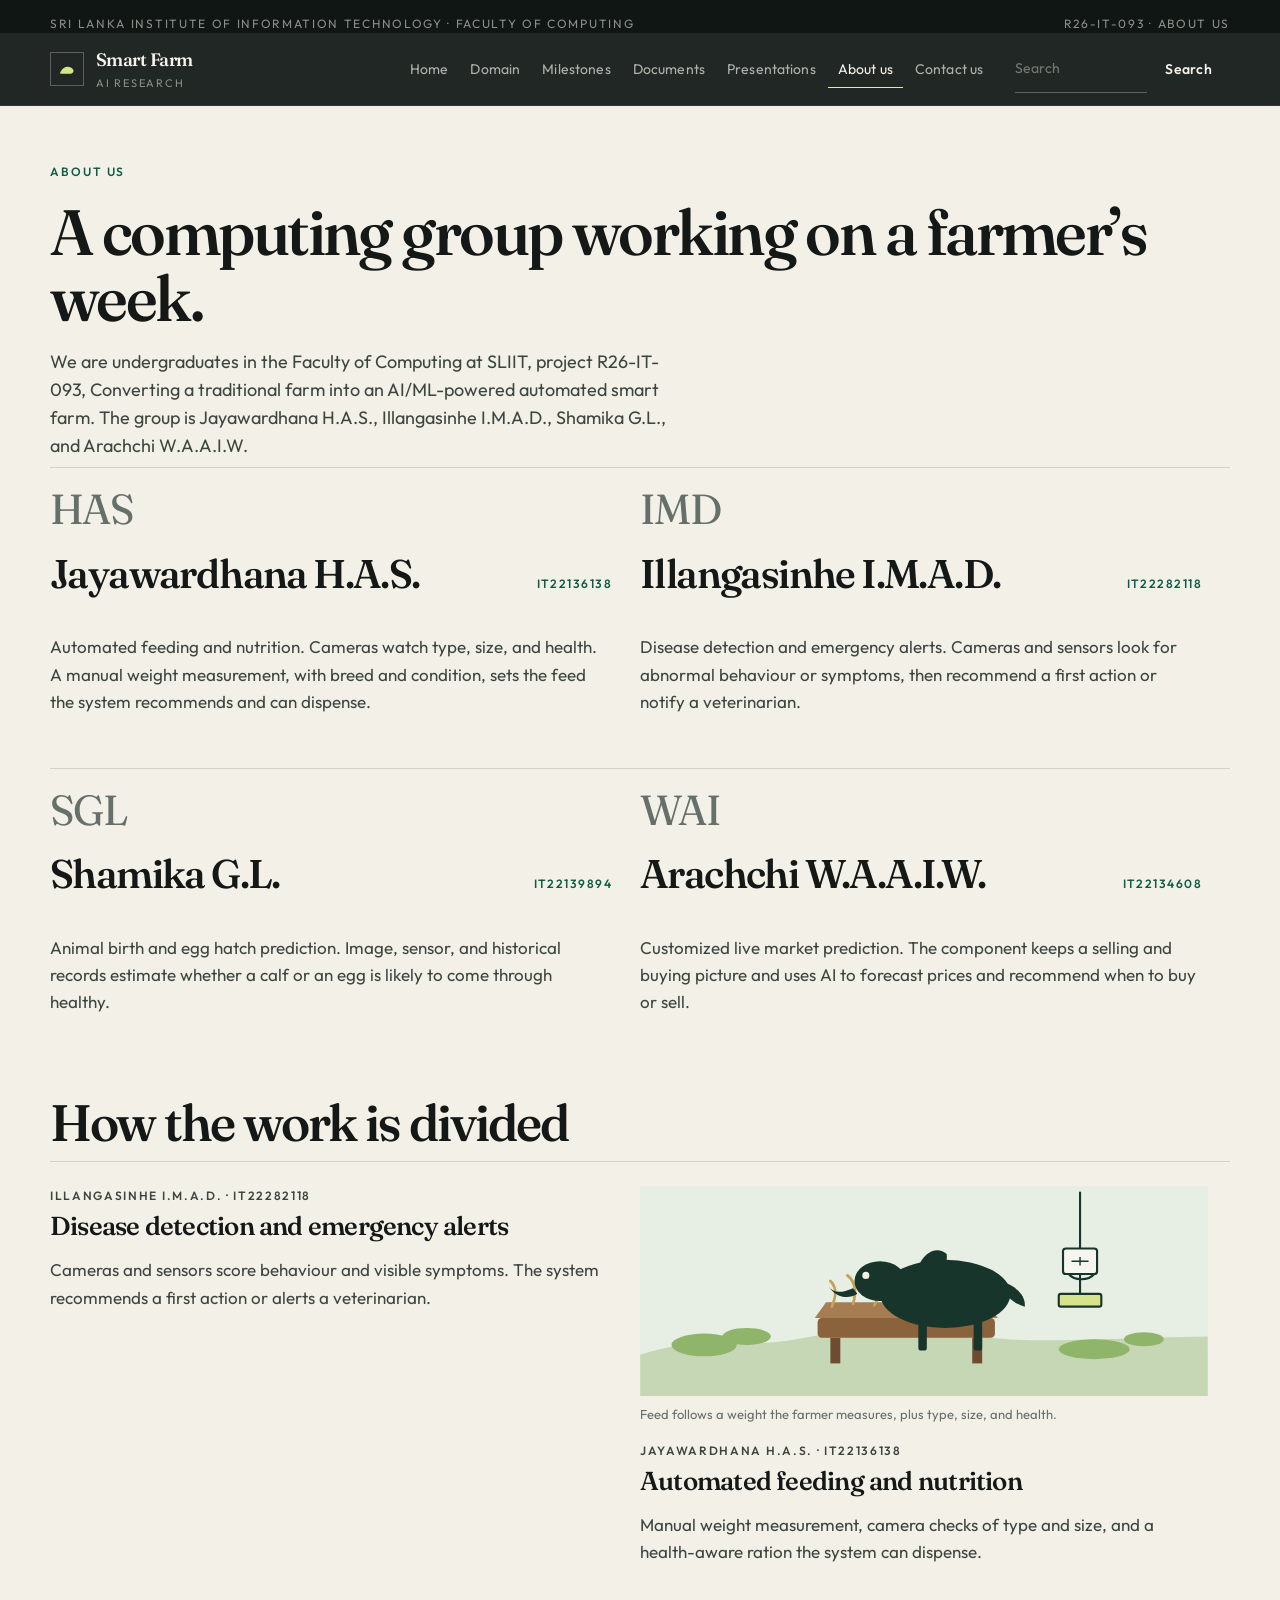
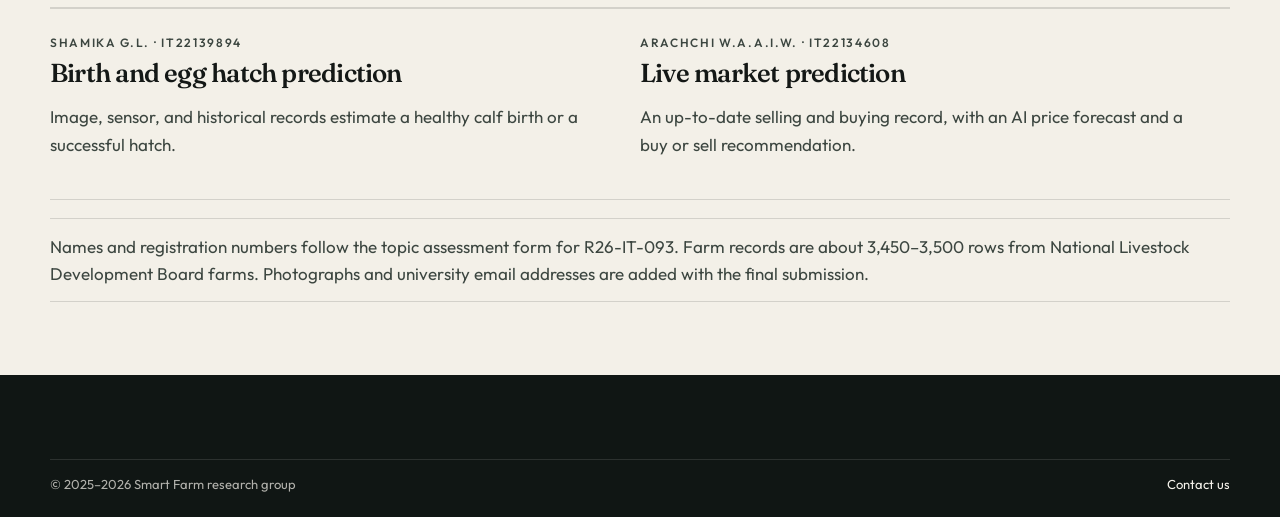
==== about.html @ 46a901d2 "Update project details and team member information across all pages, enhancing descriptions of compo" ====
<!DOCTYPE html>
<html lang="en">
<head>
  <meta charset="utf-8">
  <meta name="viewport" content="width=device-width, initial-scale=1">
  <title>About us | Smart Farm Research</title>
  <meta name="description" content="The SLIIT research group building an AI-powered smart farm for cattle farmers.">
  <link rel="preconnect" href="https://fonts.googleapis.com">
  <link href="https://fonts.googleapis.com/css2?family=Fraunces:opsz,wght@9..144,500;9..144,600&family=Outfit:wght@400;500;600&display=swap" rel="stylesheet">
  <link rel="stylesheet" href="css/styles.css">
</head>
<body>
  <a class="skip" href="#content">Skip to content</a>
  <div class="topbar"><div class="wrap"><span>Sri Lanka Institute of Information Technology · Faculty of Computing</span><span>R26-IT-093 · About us</span></div></div>
  <header class="site-header">
    <div class="wrap nav-row">
      <a class="brand" href="index.html"><span class="mark" aria-hidden="true"><svg width="22" height="22" viewBox="0 0 64 64"><path d="M12 42c8-18 28-22 38-8 3 6-2 12-10 12H18c-4 0-7-1-6-4z" fill="#d7e38a"/></svg></span><span><strong>Smart Farm</strong><small>AI research</small></span></a>
      <input class="nav-toggle" type="checkbox" id="nav-toggle"><label class="nav-burger" for="nav-toggle"><span></span></label>
      <nav class="nav" aria-label="Primary">
        <a href="index.html">Home</a>
        <a href="domain.html">Domain</a>
        <a href="milestones.html">Milestones</a>
        <a href="documents.html">Documents</a>
        <a href="presentations.html">Presentations</a>
        <a href="about.html" aria-current="page">About us</a>
        <a href="contact.html">Contact us</a>
      </nav>
      <form class="search-form" data-search role="search"><input type="search" name="q" placeholder="Search" aria-label="Search this site"><button class="btn-small" type="submit">Search</button></form>
    </div>
  </header>
  <main id="content">
    <div class="wrap page-hero">
      <p class="eyebrow">About us</p>
      <h1>A computing group working on a farmer’s week.</h1>
      <p class="lede">We are undergraduates in the Faculty of Computing at SLIIT, project R26-IT-093, Converting a traditional farm into an AI/ML-powered automated smart farm. The group is Jayawardhana H.A.S., Illangasinhe I.M.A.D., Shamika G.L., and Arachchi W.A.A.I.W.</p>
    </div>
    <div class="wrap people">
      <article class="person">
        <div class="avatar" aria-hidden="true">HAS</div>
        <header><h2>Jayawardhana H.A.S.</h2><span class="badge done">IT22136138</span></header>
        <p>Automated feeding and nutrition. Cameras watch type, size, and health. A manual weight measurement, with breed and condition, sets the feed the system recommends and can dispense.</p>
      </article>
      <article class="person">
        <div class="avatar" aria-hidden="true">IMD</div>
        <header><h2>Illangasinhe I.M.A.D.</h2><span class="badge done">IT22282118</span></header>
        <p>Disease detection and emergency alerts. Cameras and sensors look for abnormal behaviour or symptoms, then recommend a first action or notify a veterinarian.</p>
      </article>
      <article class="person">
        <div class="avatar" aria-hidden="true">SGL</div>
        <header><h2>Shamika G.L.</h2><span class="badge done">IT22139894</span></header>
        <p>Animal birth and egg hatch prediction. Image, sensor, and historical records estimate whether a calf or an egg is likely to come through healthy.</p>
      </article>
      <article class="person">
        <div class="avatar" aria-hidden="true">WAI</div>
        <header><h2>Arachchi W.A.A.I.W.</h2><span class="badge done">IT22134608</span></header>
        <p>Customized live market prediction. The component keeps a selling and buying picture and uses AI to forecast prices and recommend when to buy or sell.</p>
      </article>
    </div>
    <div class="wrap" style="padding:28px 0 56px">
      <h2>How the work is divided</h2>
      <div class="grid-2">
        <article class="card"><p class="kicker">Illangasinhe I.M.A.D. · IT22282118</p><h3>Disease detection and emergency alerts</h3><p>Cameras and sensors score behaviour and visible symptoms. The system recommends a first action or alerts a veterinarian.</p></article>
        <article class="card">
          <figure>
            <img src="images/feeding.svg" alt="A cow eating hay from a trough, with a hanging scale for manual weight measurement.">
            <figcaption>Feed follows a weight the farmer measures, plus type, size, and health.</figcaption>
          </figure>
          <p class="kicker">Jayawardhana H.A.S. · IT22136138</p><h3>Automated feeding and nutrition</h3><p>Manual weight measurement, camera checks of type and size, and a health-aware ration the system can dispense.</p>
        </article>
        <article class="card"><p class="kicker">Shamika G.L. · IT22139894</p><h3>Birth and egg hatch prediction</h3><p>Image, sensor, and historical records estimate a healthy calf birth or a successful hatch.</p></article>
        <article class="card"><p class="kicker">Arachchi W.A.A.I.W. · IT22134608</p><h3>Live market prediction</h3><p>An up-to-date selling and buying record, with an AI price forecast and a buy or sell recommendation.</p></article>
      </div>
      <p class="note" style="margin-top:18px">Names and registration numbers follow the topic assessment form for R26-IT-093. Farm records are about 3,450–3,500 rows from National Livestock Development Board farms. Photographs and university email addresses are added with the final submission.</p>
    </div>
  </main>
  <footer>
    <div class="wrap legal"><span>© 2025–2026 Smart Farm research group</span><span><a href="contact.html">Contact us</a></span></div>
  </footer>
  <script src="js/site.js"></script>
</body>
</html>
---- css/styles.css ----
:root {
  --bg: #f3f0e8;
  --ink: #141816;
  --soft: #3c4640;
  --muted: #66706a;
  --line: rgba(20, 24, 22, 0.14);
  --paper: #f7f5ef;
  --night: #101614;
  --night-2: #18211d;
  --lime: #e2f56a;
  --white: #f6f3ec;
  --serif: "Fraunces", "Iowan Old Style", Palatino, Georgia, serif;
  --sans: "Outfit", "Segoe UI", sans-serif;
  --mono: "Cascadia Mono", Consolas, monospace;
  --max: 1180px;
}

* { box-sizing: border-box; }
html { scroll-behavior: smooth; }
body {
  margin: 0;
  background: var(--bg);
  color: var(--ink);
  font-family: var(--sans);
  font-size: 17px;
  line-height: 1.6;
  font-weight: 400;
}
img { max-width: 100%; display: block; }
a { color: inherit; }
::selection { background: var(--lime); color: var(--night); }
:focus-visible { outline: 2px solid var(--lime); outline-offset: 3px; }

.skip {
  position: absolute; left: 12px; top: -48px; z-index: 30;
  background: var(--lime); color: var(--night); padding: 8px 12px;
}
.skip:focus { top: 12px; }
.wrap { width: min(var(--max), calc(100% - 48px)); margin: 0 auto; }

.topbar, .site-header, .hero { background: var(--night); color: var(--white); }
.topbar { font-size: 12px; letter-spacing: 0.14em; text-transform: uppercase; color: rgba(246, 243, 236, 0.55); }
.topbar .wrap { display: flex; justify-content: space-between; gap: 16px; padding: 14px 0 0; flex-wrap: wrap; }
.topbar a { color: inherit; }

.site-header {
  position: sticky; top: 0; z-index: 20;
  background: rgba(16, 22, 20, 0.92);
  backdrop-filter: blur(16px);
  border-bottom: 1px solid rgba(246, 243, 236, 0.08);
}
.nav-row { display: flex; align-items: center; gap: 22px; min-height: 72px; }
.brand { display: flex; align-items: center; gap: 12px; text-decoration: none; color: var(--white); margin-right: auto; }
.mark {
  width: 34px; height: 34px; display: grid; place-items: center;
  border: 1px solid rgba(246, 243, 236, 0.28);
}
.brand strong { display: block; font-family: var(--serif); font-weight: 560; font-size: 18px; letter-spacing: -0.03em; }
.brand small { display: block; color: rgba(246, 243, 236, 0.5); font-size: 11px; letter-spacing: 0.16em; text-transform: uppercase; }

.nav-toggle { position: absolute; left: 0; top: 0; width: 1px; height: 1px; margin: 0; opacity: 0; pointer-events: none; }
.nav-burger {
  display: none; width: 42px; height: 42px; border: 1px solid rgba(246,243,236,0.25);
  background: transparent; align-items: center; justify-content: center; cursor: pointer;
}
.nav-burger span, .nav-burger span:before, .nav-burger span:after {
  display: block; width: 16px; height: 1px; background: var(--white); position: relative; content: "";
}
.nav-burger span:before { position: absolute; top: -6px; }
.nav-burger span:after { position: absolute; top: 6px; }

.nav { display: flex; align-items: center; gap: 2px; }
.nav a {
  text-decoration: none; color: rgba(246, 243, 236, 0.68);
  font-size: 14px; padding: 8px 10px; letter-spacing: 0.01em;
}
.nav a:hover { color: var(--white); }
.nav a[aria-current="page"] { color: var(--white); box-shadow: inset 0 -1px 0 var(--lime); }

.search-form { display: flex; }
.search-form input {
  width: 132px; background: transparent; color: var(--white);
  border: 0; border-bottom: 1px solid rgba(246,243,236,0.28);
  border-radius: 0; padding: 8px 0; font: inherit; font-size: 14px;
}
.search-form input::placeholder { color: rgba(246,243,236,0.4); }
.search-form button, .btn, button.btn {
  border: 0; cursor: pointer; font: inherit; text-decoration: none;
  display: inline-flex; align-items: center; justify-content: center;
  border-radius: 0; padding: 13px 18px; font-size: 14px; font-weight: 560; letter-spacing: 0.02em;
}
.btn-small { padding: 8px 0 8px 12px; background: transparent; color: var(--white); }
.search-form button:hover { color: var(--lime); }
.btn-primary { background: var(--ink); color: var(--white); }
.btn-primary:hover { background: #000; color: var(--white); }
.btn-ghost { background: transparent; color: var(--ink); border: 1px solid var(--ink); }
.btn-ghost:hover { background: var(--ink); color: var(--white); }
.hero .btn-primary, .band .btn-primary { background: var(--lime); color: var(--night); }
.hero .btn-primary:hover, .band .btn-primary:hover { background: #eef9a2; color: var(--night); }
.hero .btn-ghost { color: var(--white); border-color: rgba(246,243,236,0.35); }
.hero .btn-ghost:hover { background: var(--white); color: var(--night); }

.hero { padding: 28px 0 0; }
.hero-grid { display: grid; grid-template-columns: 1.2fr 0.8fr; gap: 64px; align-items: end; padding: 36px 0 28px; }
.eyebrow {
  margin: 0 0 18px; color: var(--lime);
  font-size: 12px; letter-spacing: 0.16em; text-transform: uppercase; font-weight: 560;
}
h1, h2, h3 { font-family: var(--serif); font-weight: 560; letter-spacing: -0.04em; line-height: 1.02; }
h1 { font-size: clamp(48px, 6.4vw, 88px); margin: 0 0 18px; }
h2 { font-size: clamp(34px, 4vw, 56px); margin: 0 0 12px; }
h3 { font-size: 28px; margin: 0 0 8px; letter-spacing: -0.03em; }
.lede { font-size: 18px; line-height: 1.55; color: rgba(246,243,236,0.74); max-width: 40rem; margin: 0; }
.page-hero .lede, .prose p, .card p, .doc p, .person p, .mile p, .slide p, .section-head p { color: var(--soft); }
.actions { display: flex; flex-wrap: wrap; gap: 10px; margin-top: 28px; }

.panel { border: 1px solid rgba(246,243,236,0.16); background: rgba(255,255,255,0.03); }
.panel-top {
  display: flex; justify-content: space-between; gap: 12px;
  padding: 14px 16px; border-bottom: 1px solid rgba(246,243,236,0.12);
  font-size: 11px; letter-spacing: 0.14em; text-transform: uppercase; color: rgba(246,243,236,0.55);
}
.dot { width: 7px; height: 7px; border-radius: 50%; background: var(--lime); display: inline-block; margin-right: 8px; }
.diagnosis { padding: 18px 16px 6px; }
.diagnosis h3 { font-size: 32px; }
.meta { color: rgba(246,243,236,0.55); font-size: 14px; }
.bars { display: grid; gap: 12px; padding: 8px 16px 18px; }
.bar { display: grid; grid-template-columns: 108px 1fr 40px; gap: 10px; align-items: center; font-size: 13px; color: rgba(246,243,236,0.7); font-variant-numeric: tabular-nums; }
.track { height: 2px; background: rgba(246,243,236,0.15); }
.track span { display: block; height: 100%; background: var(--lime); }
.panel-foot { display: grid; grid-template-columns: 1fr 1fr; border-top: 1px solid rgba(246,243,236,0.12); }
.panel-foot div { padding: 14px 16px; }
.panel-foot div + div { border-left: 1px solid rgba(246,243,236,0.12); }
.panel-foot span { display: block; color: rgba(246,243,236,0.45); font-size: 12px; letter-spacing: 0.08em; text-transform: uppercase; }
.panel-foot strong { font-weight: 500; font-size: 15px; }

.stats { display: grid; grid-template-columns: repeat(4, 1fr); border-top: 1px solid rgba(246,243,236,0.12); }
.stat { padding: 22px 18px 26px 0; border-right: 1px solid rgba(246,243,236,0.12); }
.stat:last-child { border-right: 0; }
.stat b { display: block; font-family: var(--serif); font-size: 34px; font-weight: 560; letter-spacing: -0.04em; color: var(--white); }
.stat span { display: block; margin-top: 6px; color: rgba(246,243,236,0.55); font-size: 14px; max-width: 22ch; }

section { padding: 88px 0; }
.section-head { display: grid; grid-template-columns: 1fr 1fr; gap: 32px; align-items: end; margin-bottom: 8px; }
.section-head .eyebrow { color: var(--ink); }
.section-head p { margin: 0; }

.ledger { border-top: 1px solid var(--line); }
.ledger article {
  display: grid; grid-template-columns: 72px 280px 1fr; gap: 24px;
  padding: 26px 0; border-bottom: 1px solid var(--line); align-items: baseline;
}
.ledger span { font-family: var(--serif); font-size: 22px; color: var(--muted); }
.ledger h3 { font-size: 26px; margin: 0; }
.ledger p { margin: 0; color: var(--soft); }

.story { display: grid; grid-template-columns: 0.9fr 1.1fr; gap: 48px; align-items: start; }
.story-aside { background: var(--night); color: var(--white); padding: 36px; }
.story-aside .eyebrow { color: var(--lime); }
.story-aside p { color: rgba(246,243,236,0.72); }
.steps { display: grid; }
.step { display: grid; grid-template-columns: 48px 1fr; gap: 14px; padding: 18px 0; border-top: 1px solid var(--line); }
.step:last-child { border-bottom: 1px solid var(--line); }
.num { font-family: var(--serif); font-size: 28px; color: var(--muted); }

.routes { display: grid; grid-template-columns: 1fr 1fr; border-top: 1px solid var(--line); }
.routes a {
  display: block; text-decoration: none; padding: 28px 28px 28px 0;
  border-bottom: 1px solid var(--line);
}
.routes a:nth-child(odd) { padding-right: 40px; border-right: 1px solid var(--line); }
.routes a:nth-child(even) { padding-left: 40px; }
.routes h3 { display: flex; justify-content: space-between; gap: 12px; }
.routes h3:after { content: "→"; font-family: var(--sans); font-weight: 400; }
.routes a:hover h3 { color: #0d5c45; }

.band {
  margin-top: 48px; background: var(--night); color: var(--white);
  padding: 36px; display: flex; justify-content: space-between; gap: 24px; align-items: center;
}
.band p { color: rgba(246,243,236,0.7); margin: 8px 0 0; }

.page-hero { padding: 56px 0 8px; }
.page-hero .eyebrow { color: #0d5c45; }
.page-hero h1 { font-size: clamp(42px, 5vw, 72px); }
.subnav {
  display: flex; flex-wrap: wrap; gap: 18px; margin: 22px 0 0;
  position: sticky; top: 72px; z-index: 8;
  background: rgba(243, 240, 232, 0.92); backdrop-filter: blur(12px);
  padding: 14px 0; border-bottom: 1px solid var(--line);
}
.subnav a { text-decoration: none; font-size: 14px; color: var(--soft); }
.subnav a:hover { color: var(--ink); box-shadow: inset 0 -1px 0 var(--ink); }

.prose { padding-bottom: 72px; }
.block { margin: 56px 0 0; scroll-margin-top: 130px; }
.prose h3 { margin-top: 28px; font-size: 26px; }
.prose ol, .mile ul, .doc ul { color: var(--soft); padding-left: 18px; }
.cite { font-size: 14px; color: var(--muted); }

table { width: 100%; border-collapse: collapse; margin-top: 18px; }
th, td { text-align: left; padding: 14px 12px; border-bottom: 1px solid var(--line); vertical-align: top; }
th { font-size: 12px; letter-spacing: 0.12em; text-transform: uppercase; color: var(--muted); font-weight: 560; }

.grid-2, .grid-3, .people { display: grid; gap: 0; }
.grid-2 { grid-template-columns: 1fr 1fr; }
.grid-2 > *, .grid-3 > *, .people > * { min-width: 0; }
.grid-3 { grid-template-columns: repeat(3, 1fr); }
.people { grid-template-columns: 1fr 1fr; min-width: 0; }
.person { min-width: 0; }
.person h2 { font-size: clamp(28px, 4vw, 40px); flex: 1 1 10rem; min-width: 0; overflow-wrap: break-word; }
.person header { flex-wrap: wrap; min-width: 0; }
.card figure { margin: 0 0 16px; }
.card figure img { width: 100%; height: 210px; object-fit: cover; background: #e7efe4; }
.card figcaption { margin-top: 8px; font-size: 13px; color: var(--muted); }
.viewer {
  width: 100%; height: min(72vh, 820px); border: 1px solid var(--line); background: var(--paper);
  margin: 8px 0 18px;
}
.card, .doc, .slide, .mile {
  background: transparent; border: 0; border-top: 1px solid var(--line);
  border-radius: 0; padding: 24px 22px 24px 0;
}
.grid-2 .card, .grid-3 .card, .grid-2 .doc, .grid-2 .slide { border-bottom: 1px solid var(--line); }
.kicker { margin: 0 0 8px; font-size: 12px; letter-spacing: 0.14em; text-transform: uppercase; color: var(--muted); font-weight: 560; }
.card h3 { font-size: 26px; }

.flow { display: grid; grid-template-columns: repeat(4, 1fr); gap: 0; border-top: 1px solid var(--line); }
.flow div { padding: 18px 18px 8px 0; border-right: 1px solid var(--line); }
.flow div:last-child { border-right: 0; }
.flow strong { display: block; font-family: var(--serif); font-size: 24px; margin: 8px 0; }

.tool, .field { margin-bottom: 14px; }
select, input, textarea {
  font: inherit; color: var(--ink); background: transparent;
  border: 0; border-bottom: 1px solid var(--line); border-radius: 0; padding: 12px 0; width: 100%;
}
textarea { min-height: 140px; resize: vertical; }
label { display: block; font-size: 12px; letter-spacing: 0.12em; text-transform: uppercase; margin-bottom: 6px; color: var(--muted); }
.form-grid { display: grid; grid-template-columns: 1fr 1fr; gap: 18px; }
.contact-grid { display: grid; grid-template-columns: 0.8fr 1.2fr; gap: 48px; padding-bottom: 72px; }
.contact-grid .card, form.card { border: 0; padding: 0; }

.badge {
  display: inline-block; padding: 0; font-size: 12px; letter-spacing: 0.12em;
  text-transform: uppercase; font-weight: 560; background: none; border-radius: 0;
}
.done { color: #0d5c45; }
.wait { color: #8a5a12; }
.soon { color: #5c4d86; }
.mile header, .doc header, .slide header, .person header {
  display: flex; justify-content: space-between; gap: 16px; align-items: baseline;
}
.mile { padding: 8px 0 28px; }
.note { border-top: 1px solid var(--line); border-bottom: 1px solid var(--line); padding: 14px 0; color: var(--soft); }

.pick { position: absolute; opacity: 0; pointer-events: none; }
.dropdown { margin: 8px 0 22px; max-width: 520px; }
.dropdown summary {
  list-style: none; cursor: pointer; padding: 14px 0;
  border-bottom: 1px solid var(--ink); font-weight: 560;
}
.dropdown summary::-webkit-details-marker { display: none; }
.dropdown summary:after { content: " ↓"; color: var(--muted); }
.dropdown-list { display: grid; padding: 8px 0 0; }
.dropdown-list label {
  margin: 0; padding: 10px 0; border-bottom: 1px solid var(--line);
  letter-spacing: 0; text-transform: none; font-size: 16px; color: var(--ink); cursor: pointer;
}
.dropdown-list label:hover { color: #0d5c45; }
.stack .mile { display: none; }
#pick-proposal:checked ~ .stack .is-proposal,
#pick-progress-1:checked ~ .stack .is-progress-1,
#pick-progress-2:checked ~ .stack .is-progress-2,
#pick-final:checked ~ .stack .is-final,
#pick-viva:checked ~ .stack .is-viva { display: block; }
#pick-proposal:checked ~ .dropdown label[for="pick-proposal"],
#pick-progress-1:checked ~ .dropdown label[for="pick-progress-1"],
#pick-progress-2:checked ~ .dropdown label[for="pick-progress-2"],
#pick-final:checked ~ .dropdown label[for="pick-final"],
#pick-viva:checked ~ .dropdown label[for="pick-viva"] { color: #0d5c45; }

.person { display: grid; gap: 10px; align-content: start; padding: 8px 28px 36px 0; border-top: 1px solid var(--line); background: transparent; }
.avatar {
  width: auto; height: auto; border-radius: 0; background: none; color: var(--muted);
  display: block; font-family: var(--serif); font-size: 42px; letter-spacing: -0.04em;
}

.search-results { display: grid; }
.search-results a { display: block; text-decoration: none; padding: 16px 0; border-bottom: 1px solid var(--line); }
.search-results small { color: var(--muted); }

footer { background: var(--night); color: rgba(246,243,236,0.7); padding: 56px 0 22px; }
footer a { color: var(--white); text-decoration: none; }
footer a:hover { color: var(--lime); }
.foot-grid { display: grid; grid-template-columns: 1.5fr 1fr 1fr; gap: 28px; }
footer h3 { color: var(--white); font-size: 26px; }
footer p { max-width: 42ch; }
footer ul { list-style: none; padding: 0; margin: 0; }
footer li { margin: 8px 0; }
.legal {
  border-top: 1px solid rgba(246,243,236,0.12); margin-top: 28px; padding-top: 14px;
  font-size: 13px; display: flex; justify-content: space-between; gap: 12px; flex-wrap: wrap;
}

@media (max-width: 900px) {
  .wrap { width: min(var(--max), calc(100% - 32px)); }
  .nav-burger { display: flex; }
  .nav, .search-form { display: none; }
  .nav-row { flex-wrap: wrap; }
  .nav-toggle:checked ~ .nav, .nav-toggle:checked ~ .search-form {
    display: flex; position: static; flex-basis: 100%; background: transparent; padding: 0 0 12px;
  }
  .nav-toggle:checked ~ .nav { flex-direction: column; align-items: flex-start; }
  .search-form input { width: 100%; }
  .hero-grid, .story, .section-head, .contact-grid, .foot-grid, .grid-2, .grid-3, .people, .stats, .flow, .ledger article, .routes { grid-template-columns: 1fr; }
  .stat { border-right: 0; border-bottom: 1px solid rgba(246,243,236,0.12); padding-right: 0; }
  .flow div { border-right: 0; border-bottom: 1px solid var(--line); }
  .routes a, .routes a:nth-child(odd), .routes a:nth-child(even) { padding: 22px 0; border-right: 0; }
  .band, .section-head { display: flex; flex-direction: column; align-items: flex-start; }
  .form-grid { grid-template-columns: 1fr; }
  h1 { font-size: 46px; }
}
@media (prefers-reduced-motion: reduce) { html { scroll-behavior: auto; } }
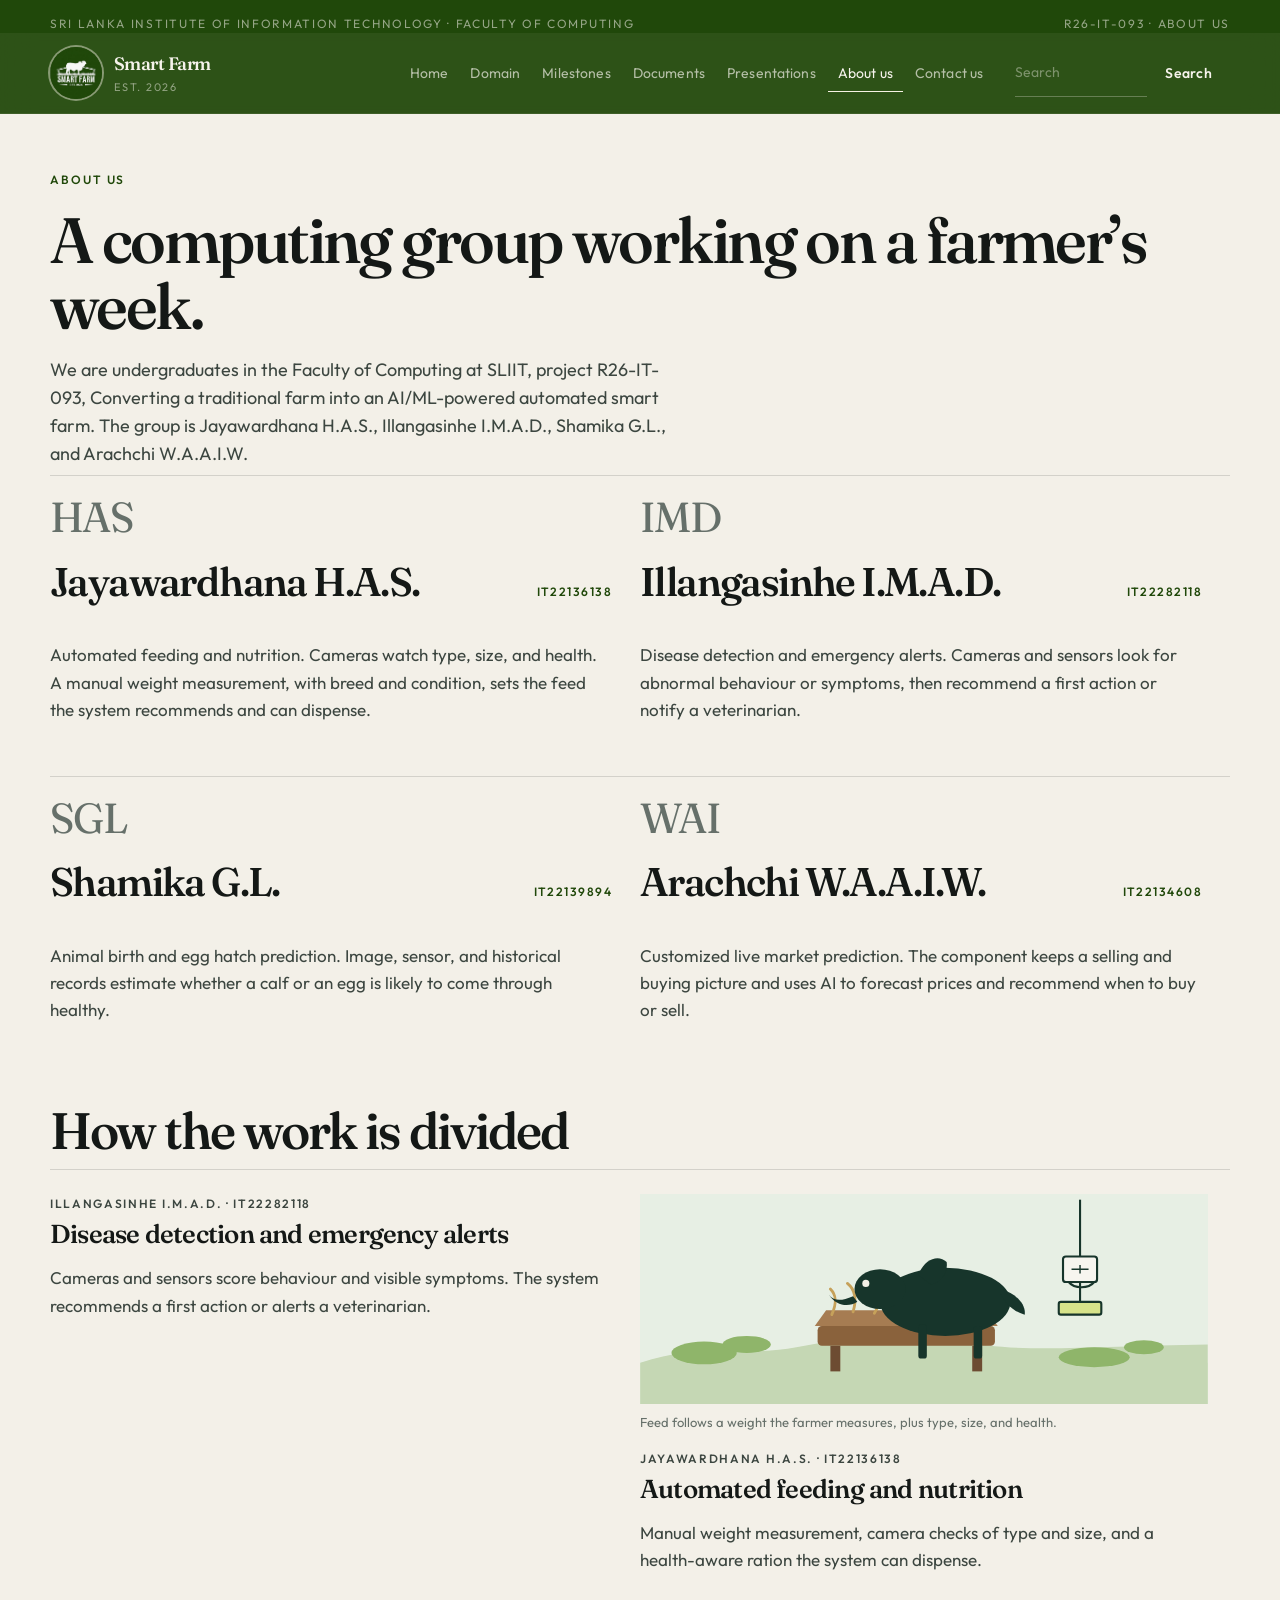
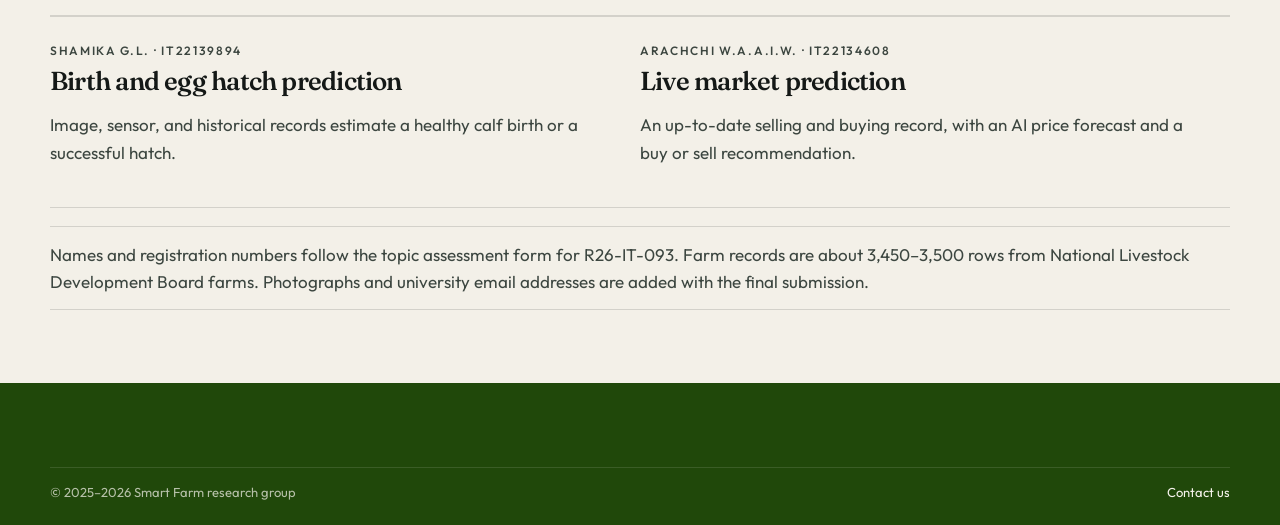
==== commit f2602b91: "Add logo and favicon to all pages, update branding details in navigation. Enhance CSS for improved s" ====
--- a/about.html
+++ b/about.html
@@ -3,6 +3,7 @@
 <head>
   <meta charset="utf-8">
   <meta name="viewport" content="width=device-width, initial-scale=1">
+  <link rel="icon" href="images/logo.jpg">
   <title>About us | Smart Farm Research</title>
   <meta name="description" content="The SLIIT research group building an AI-powered smart farm for cattle farmers.">
   <link rel="preconnect" href="https://fonts.googleapis.com">
@@ -14,7 +15,7 @@
   <div class="topbar"><div class="wrap"><span>Sri Lanka Institute of Information Technology · Faculty of Computing</span><span>R26-IT-093 · About us</span></div></div>
   <header class="site-header">
     <div class="wrap nav-row">
-      <a class="brand" href="index.html"><span class="mark" aria-hidden="true"><svg width="22" height="22" viewBox="0 0 64 64"><path d="M12 42c8-18 28-22 38-8 3 6-2 12-10 12H18c-4 0-7-1-6-4z" fill="#d7e38a"/></svg></span><span><strong>Smart Farm</strong><small>AI research</small></span></a>
+      <a class="brand" href="index.html"><img class="logo" src="images/logo.jpg" alt=""><span><strong>Smart Farm</strong><small>Est. 2026</small></span></a>
       <input class="nav-toggle" type="checkbox" id="nav-toggle"><label class="nav-burger" for="nav-toggle"><span></span></label>
       <nav class="nav" aria-label="Primary">
         <a href="index.html">Home</a>
--- a/css/styles.css
+++ b/css/styles.css
@@ -5,9 +5,9 @@
   --muted: #66706a;
   --line: rgba(20, 24, 22, 0.14);
   --paper: #f7f5ef;
-  --night: #101614;
-  --night-2: #18211d;
-  --lime: #e2f56a;
+  --night: #20480A;
+  --night-2: #183607;
+  --lime: #f6f1e4;
   --white: #f6f3ec;
   --serif: "Fraunces", "Iowan Old Style", Palatino, Georgia, serif;
   --sans: "Outfit", "Segoe UI", sans-serif;
@@ -28,8 +28,8 @@
 }
 img { max-width: 100%; display: block; }
 a { color: inherit; }
-::selection { background: var(--lime); color: var(--night); }
-:focus-visible { outline: 2px solid var(--lime); outline-offset: 3px; }
+::selection { background: #d7e6c4; color: var(--night); }
+:focus-visible { outline: 2px solid var(--night); outline-offset: 3px; }
 
 .skip {
   position: absolute; left: 12px; top: -48px; z-index: 30;
@@ -45,15 +45,19 @@
 
 .site-header {
   position: sticky; top: 0; z-index: 20;
-  background: rgba(16, 22, 20, 0.92);
+  background: rgba(32, 72, 10, 0.94);
   backdrop-filter: blur(16px);
   border-bottom: 1px solid rgba(246, 243, 236, 0.08);
 }
-.nav-row { display: flex; align-items: center; gap: 22px; min-height: 72px; }
+.nav-row { display: flex; align-items: center; gap: 22px; min-height: 80px; }
 .brand { display: flex; align-items: center; gap: 12px; text-decoration: none; color: var(--white); margin-right: auto; }
-.mark {
-  width: 34px; height: 34px; display: grid; place-items: center;
-  border: 1px solid rgba(246, 243, 236, 0.28);
+.logo {
+  width: 52px; height: 52px; border-radius: 50%; object-fit: cover; object-position: center;
+  box-shadow: 0 0 0 2px rgba(246, 241, 228, 0.45);
+}
+.hero-logo {
+  width: 156px; height: 156px; border-radius: 50%; object-fit: cover; object-position: center;
+  margin: 0 0 22px; box-shadow: 0 0 0 8px rgba(246, 241, 228, 0.16);
 }
 .brand strong { display: block; font-family: var(--serif); font-weight: 560; font-size: 18px; letter-spacing: -0.03em; }
 .brand small { display: block; color: rgba(246, 243, 236, 0.5); font-size: 11px; letter-spacing: 0.16em; text-transform: uppercase; }
@@ -91,10 +95,10 @@
 }
 .btn-small { padding: 8px 0 8px 12px; background: transparent; color: var(--white); }
 .search-form button:hover { color: var(--lime); }
-.btn-primary { background: var(--ink); color: var(--white); }
-.btn-primary:hover { background: #000; color: var(--white); }
-.btn-ghost { background: transparent; color: var(--ink); border: 1px solid var(--ink); }
-.btn-ghost:hover { background: var(--ink); color: var(--white); }
+.btn-primary { background: var(--night); color: #f7f4ea; }
+.btn-primary:hover { background: #163606; color: #f7f4ea; }
+.btn-ghost { background: transparent; color: var(--night); border: 1px solid var(--night); }
+.btn-ghost:hover { background: var(--night); color: #f7f4ea; }
 .hero .btn-primary, .band .btn-primary { background: var(--lime); color: var(--night); }
 .hero .btn-primary:hover, .band .btn-primary:hover { background: #eef9a2; color: var(--night); }
 .hero .btn-ghost { color: var(--white); border-color: rgba(246,243,236,0.35); }
@@ -172,7 +176,7 @@
 .routes a:nth-child(even) { padding-left: 40px; }
 .routes h3 { display: flex; justify-content: space-between; gap: 12px; }
 .routes h3:after { content: "→"; font-family: var(--sans); font-weight: 400; }
-.routes a:hover h3 { color: #0d5c45; }
+.routes a:hover h3 { color: var(--night); }
 
 .band {
   margin-top: 48px; background: var(--night); color: var(--white);
@@ -181,11 +185,11 @@
 .band p { color: rgba(246,243,236,0.7); margin: 8px 0 0; }
 
 .page-hero { padding: 56px 0 8px; }
-.page-hero .eyebrow { color: #0d5c45; }
+.page-hero .eyebrow { color: var(--night); }
 .page-hero h1 { font-size: clamp(42px, 5vw, 72px); }
 .subnav {
   display: flex; flex-wrap: wrap; gap: 18px; margin: 22px 0 0;
-  position: sticky; top: 72px; z-index: 8;
+  position: sticky; top: 80px; z-index: 8;
   background: rgba(243, 240, 232, 0.92); backdrop-filter: blur(12px);
   padding: 14px 0; border-bottom: 1px solid var(--line);
 }
@@ -245,7 +249,7 @@
   display: inline-block; padding: 0; font-size: 12px; letter-spacing: 0.12em;
   text-transform: uppercase; font-weight: 560; background: none; border-radius: 0;
 }
-.done { color: #0d5c45; }
+.done { color: var(--night); }
 .wait { color: #8a5a12; }
 .soon { color: #5c4d86; }
 .mile header, .doc header, .slide header, .person header {
@@ -267,7 +271,7 @@
   margin: 0; padding: 10px 0; border-bottom: 1px solid var(--line);
   letter-spacing: 0; text-transform: none; font-size: 16px; color: var(--ink); cursor: pointer;
 }
-.dropdown-list label:hover { color: #0d5c45; }
+.dropdown-list label:hover { color: var(--night); }
 .stack .mile { display: none; }
 #pick-proposal:checked ~ .stack .is-proposal,
 #pick-progress-1:checked ~ .stack .is-progress-1,
@@ -278,7 +282,7 @@
 #pick-progress-1:checked ~ .dropdown label[for="pick-progress-1"],
 #pick-progress-2:checked ~ .dropdown label[for="pick-progress-2"],
 #pick-final:checked ~ .dropdown label[for="pick-final"],
-#pick-viva:checked ~ .dropdown label[for="pick-viva"] { color: #0d5c45; }
+#pick-viva:checked ~ .dropdown label[for="pick-viva"] { color: var(--night); }
 
 .person { display: grid; gap: 10px; align-content: start; padding: 8px 28px 36px 0; border-top: 1px solid var(--line); background: transparent; }
 .avatar {
@@ -321,4 +325,134 @@
   .form-grid { grid-template-columns: 1fr; }
   h1 { font-size: 46px; }
 }
-@media (prefers-reduced-motion: reduce) { html { scroll-behavior: auto; } }
+.archive-metrics {
+  display: grid;
+  grid-template-columns: repeat(3, 1fr);
+  border-top: 1px solid var(--line);
+  margin-top: 28px;
+}
+.archive-metrics div { padding: 18px 22px 20px 0; border-right: 1px solid var(--line); }
+.archive-metrics div:last-child { border-right: 0; padding-right: 0; }
+.archive-metrics b {
+  display: block;
+  font-family: var(--serif);
+  font-size: clamp(28px, 3vw, 40px);
+  font-weight: 560;
+  letter-spacing: -0.04em;
+}
+.archive-metrics span { display: block; margin-top: 4px; color: var(--muted); font-size: 14px; max-width: 24ch; }
+
+.archive { padding-bottom: 72px; }
+.archive-tools { display: none; }
+.sheet { display: none; }
+.archive-hint { display: none; }
+.archive-toast {
+  position: fixed; left: 50%; bottom: 22px; transform: translate(-50%, 12px);
+  background: var(--night); color: var(--lime);
+  padding: 10px 16px; font-size: 14px; letter-spacing: 0.02em;
+  opacity: 0; pointer-events: none; z-index: 40;
+}
+.archive-toast.is-on { opacity: 1; transform: translate(-50%, 0); transition: opacity 0.2s ease, transform 0.2s ease; }
+.record { border-top: 1px solid var(--line); padding: 8px 0 4px; }
+.record-open { display: none; }
+.record-body h2 { font-size: clamp(32px, 4vw, 48px); }
+.record-actions { display: flex; flex-wrap: wrap; gap: 10px; margin: 22px 0 8px; }
+.index-group { margin-top: 8px; }
+.archive-live .archive-hint { display: block; margin: 18px 0 0; color: var(--muted); font-size: 13px; }
+.archive-live .archive {
+  display: grid;
+  grid-template-columns: minmax(280px, 360px) minmax(0, 1fr);
+  gap: 0;
+  align-items: start;
+  border-top: 1px solid var(--line);
+  margin-top: 8px;
+  padding-top: 0;
+  padding-bottom: 80px;
+}
+.archive-live .archive-index {
+  position: sticky;
+  top: 80px;
+  max-height: calc(100vh - 80px);
+  overflow: auto;
+  padding: 18px 22px 28px 0;
+  border-right: 1px solid var(--line);
+  scrollbar-width: thin;
+  scrollbar-color: rgba(20, 24, 22, 0.35) transparent;
+}
+.archive-live .archive-tools { display: block; padding-bottom: 8px; }
+.archive-live .archive-tools input { margin-bottom: 14px; }
+.archive-filters { display: flex; flex-wrap: wrap; gap: 6px 14px; }
+.archive-filters button {
+  background: none; border: 0; padding: 0 0 4px;
+  font: inherit; font-size: 14px; color: var(--muted); cursor: pointer;
+}
+.archive-filters button[aria-pressed="true"] {
+  color: var(--ink);
+  box-shadow: inset 0 -1px 0 var(--ink);
+}
+.archive-filters button:hover { color: var(--ink); }
+.archive-count { margin: 12px 0 0; font-size: 13px; color: var(--muted); }
+.archive-live .index-group { margin-top: 18px; }
+.archive-live .index-group > .kicker { margin-bottom: 0; }
+.archive-live .record { border-top: 0; padding: 0; }
+.archive-live .record-body { display: none; }
+.archive-live .record-open {
+  display: grid;
+  grid-template-columns: 32px minmax(0, 1fr);
+  gap: 8px;
+  width: 100%;
+  text-align: left;
+  background: transparent;
+  border: 0;
+  border-left: 2px solid transparent;
+  padding: 11px 8px 11px 10px;
+  cursor: pointer;
+  font: inherit;
+  color: inherit;
+}
+.archive-live .record.is-active .record-open {
+  border-left-color: var(--night);
+  background: rgba(32, 72, 10, 0.12);
+}
+.archive-live .record-open:hover { background: rgba(20, 24, 22, 0.04); }
+.archive-live .record.is-active .record-open:hover { background: rgba(32, 72, 10, 0.18); }
+.record-index {
+  font-family: var(--serif);
+  font-size: 15px;
+  color: var(--muted);
+  padding-top: 2px;
+}
+.record-open strong { display: block; font-weight: 560; font-size: 15px; letter-spacing: -0.02em; line-height: 1.3; }
+.record-open small { display: block; color: var(--muted); font-size: 13px; margin-top: 2px; }
+.archive-live .sheet {
+  display: block;
+  min-height: 70vh;
+  padding: 28px 0 48px 40px;
+}
+.archive-live .sheet.is-in { animation: sheet-in 0.28s ease; }
+.archive-live .sheet h2 { font-size: clamp(36px, 4vw, 58px); max-width: 18ch; }
+.archive-live .sheet .viewer { height: min(68vh, 760px); }
+.sheet-empty { color: var(--muted); margin-top: 48px; }
+@keyframes sheet-in {
+  from { opacity: 0; transform: translateY(10px); }
+  to { opacity: 1; transform: none; }
+}
+
+@media (max-width: 900px) {
+  .archive-metrics { grid-template-columns: 1fr; }
+  .archive-metrics div { border-right: 0; border-bottom: 1px solid var(--line); padding-right: 0; }
+  .archive-live .archive { grid-template-columns: 1fr; }
+  .archive-live .archive-index {
+    position: static;
+    max-height: none;
+    border-right: 0;
+    border-bottom: 1px solid var(--line);
+    padding-right: 0;
+  }
+  .archive-live .sheet { padding: 28px 0 12px; min-height: 0; }
+}
+@media (prefers-reduced-motion: reduce) {
+  html { scroll-behavior: auto; }
+  .archive-live .sheet.is-in { animation: none; }
+  .archive-toast.is-on { transition: none; }
+}
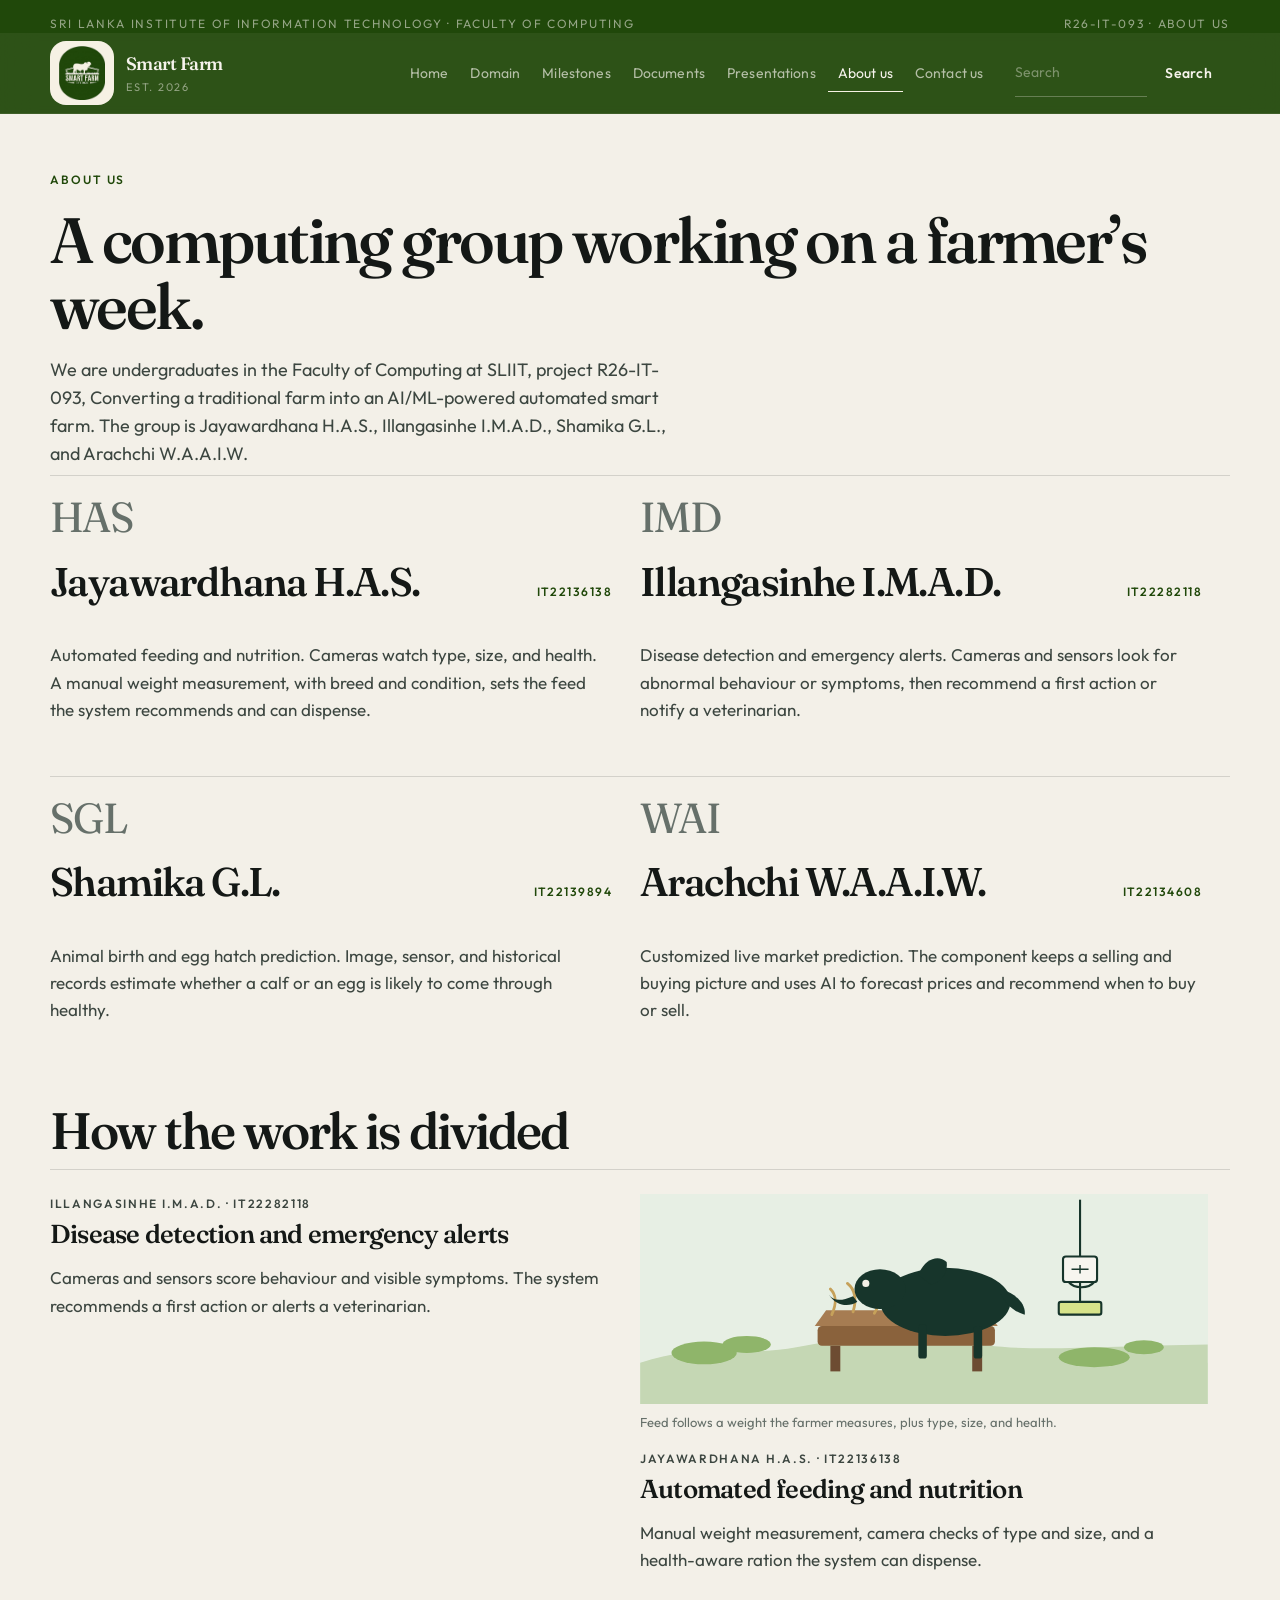
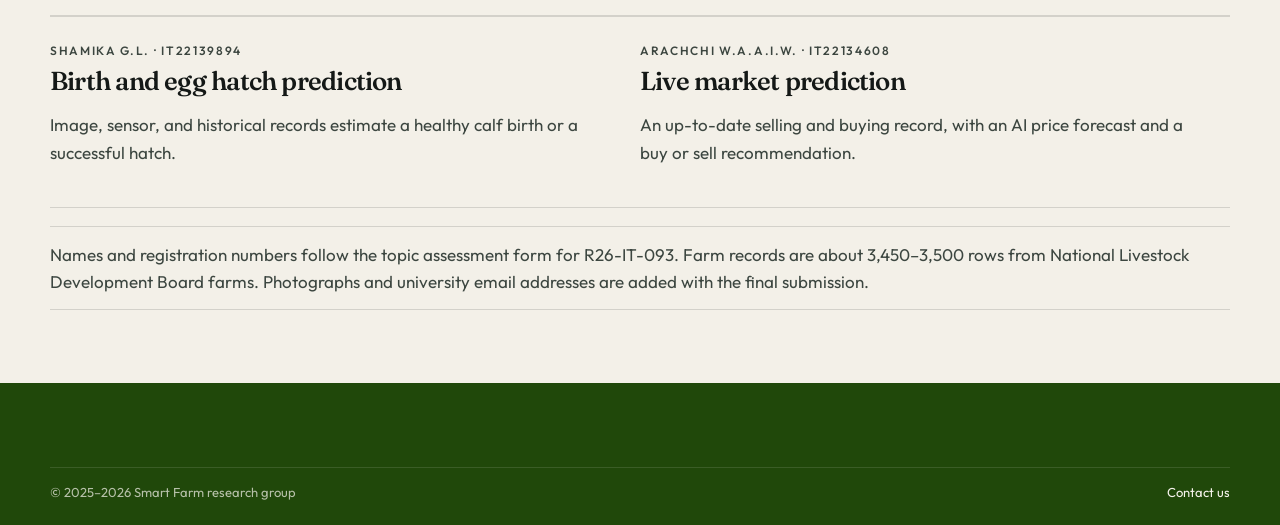
==== commit 916d6a25: "Update logo and favicon across all pages to use the new PNG format for improved quality. Adjust CSS " ====
--- a/about.html
+++ b/about.html
@@ -3,7 +3,7 @@
 <head>
   <meta charset="utf-8">
   <meta name="viewport" content="width=device-width, initial-scale=1">
-  <link rel="icon" href="images/logo.jpg">
+  <link rel="icon" href="images/logo.png">
   <title>About us | Smart Farm Research</title>
   <meta name="description" content="The SLIIT research group building an AI-powered smart farm for cattle farmers.">
   <link rel="preconnect" href="https://fonts.googleapis.com">
@@ -15,7 +15,7 @@
   <div class="topbar"><div class="wrap"><span>Sri Lanka Institute of Information Technology · Faculty of Computing</span><span>R26-IT-093 · About us</span></div></div>
   <header class="site-header">
     <div class="wrap nav-row">
-      <a class="brand" href="index.html"><img class="logo" src="images/logo.jpg" alt=""><span><strong>Smart Farm</strong><small>Est. 2026</small></span></a>
+      <a class="brand" href="index.html"><img class="logo" src="images/logo.png" alt=""><span><strong>Smart Farm</strong><small>Est. 2026</small></span></a>
       <input class="nav-toggle" type="checkbox" id="nav-toggle"><label class="nav-burger" for="nav-toggle"><span></span></label>
       <nav class="nav" aria-label="Primary">
         <a href="index.html">Home</a>
--- a/css/styles.css
+++ b/css/styles.css
@@ -52,12 +52,13 @@
 .nav-row { display: flex; align-items: center; gap: 22px; min-height: 80px; }
 .brand { display: flex; align-items: center; gap: 12px; text-decoration: none; color: var(--white); margin-right: auto; }
 .logo {
-  width: 52px; height: 52px; border-radius: 50%; object-fit: cover; object-position: center;
-  box-shadow: 0 0 0 2px rgba(246, 241, 228, 0.45);
-}
+  width: 64px; height: 64px; object-fit: contain; display: block;
+  background: #f6f1e4; border-radius: 16px; padding: 5px;
+}
+.hero-side { display: grid; gap: 22px; align-content: end; justify-items: center; }
 .hero-logo {
-  width: 156px; height: 156px; border-radius: 50%; object-fit: cover; object-position: center;
-  margin: 0 0 22px; box-shadow: 0 0 0 8px rgba(246, 241, 228, 0.16);
+  width: min(280px, 100%); height: auto; display: block;
+  background: #f6f1e4; border-radius: 28px; padding: 16px;
 }
 .brand strong { display: block; font-family: var(--serif); font-weight: 560; font-size: 18px; letter-spacing: -0.03em; }
 .brand small { display: block; color: rgba(246, 243, 236, 0.5); font-size: 11px; letter-spacing: 0.16em; text-transform: uppercase; }
@@ -105,7 +106,7 @@
 .hero .btn-ghost:hover { background: var(--white); color: var(--night); }
 
 .hero { padding: 28px 0 0; }
-.hero-grid { display: grid; grid-template-columns: 1.2fr 0.8fr; gap: 64px; align-items: end; padding: 36px 0 28px; }
+.hero-grid { display: grid; grid-template-columns: 1.15fr 0.85fr; gap: 56px; align-items: center; padding: 42px 0 36px; }
 .eyebrow {
   margin: 0 0 18px; color: var(--lime);
   font-size: 12px; letter-spacing: 0.16em; text-transform: uppercase; font-weight: 560;
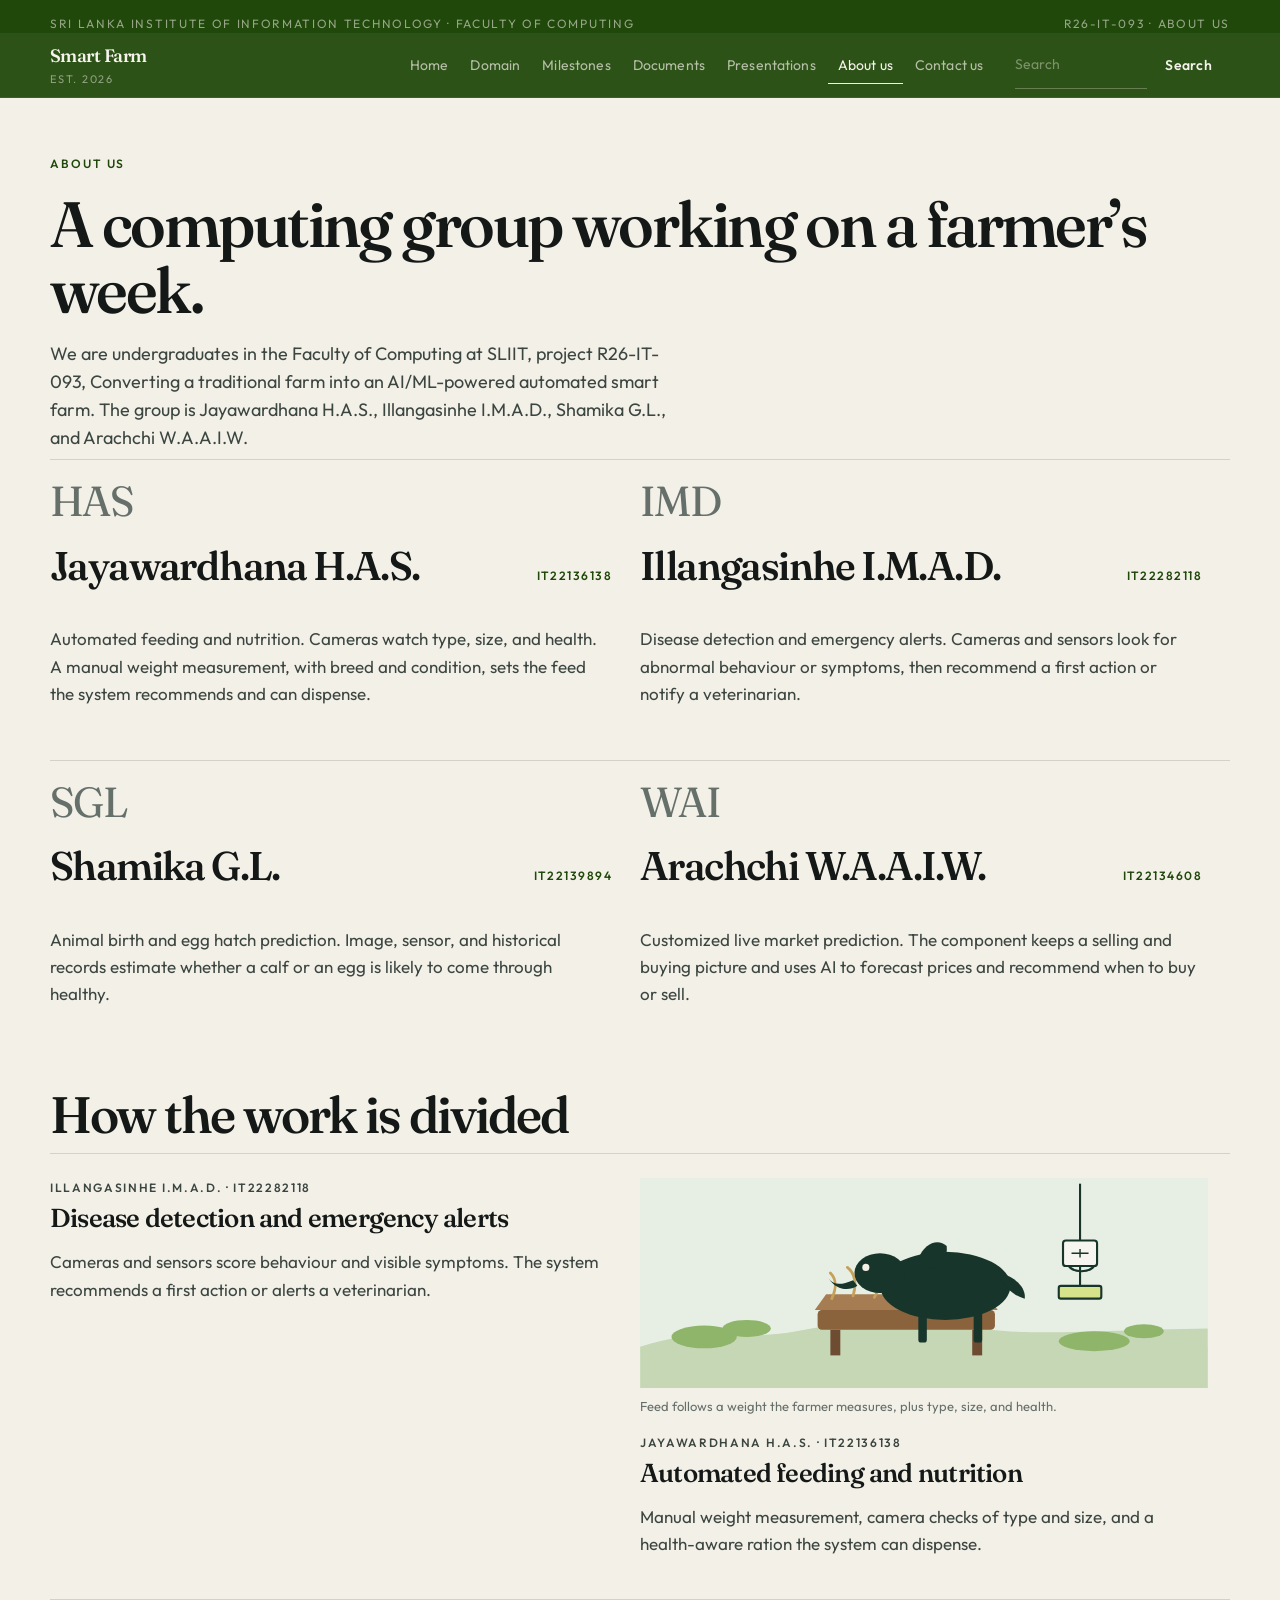
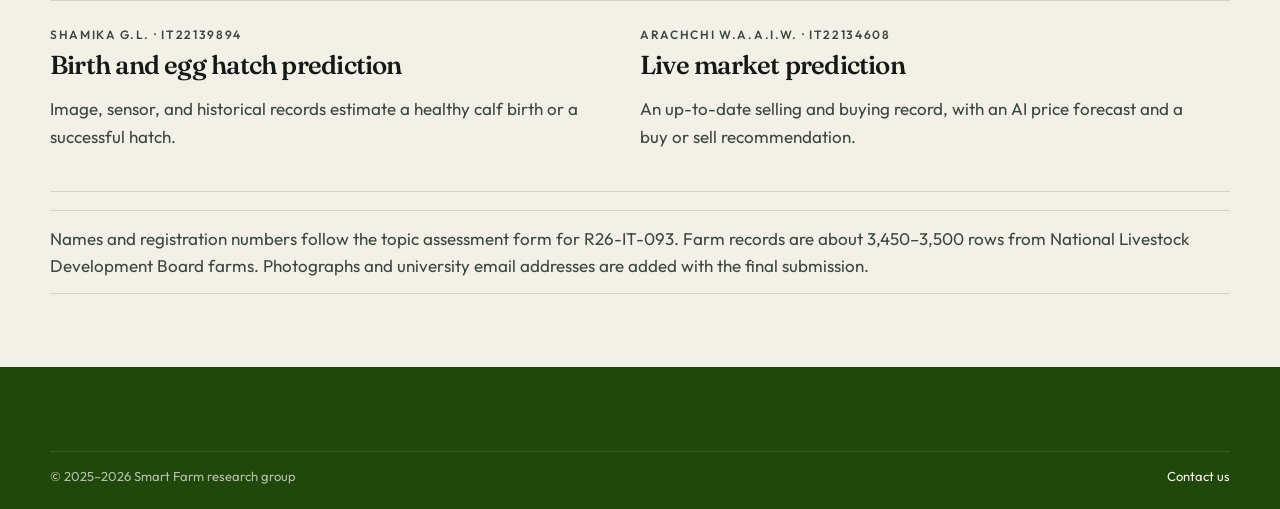
==== commit 31f793c6: "Refactor navigation branding by removing logo images across all pages for a cleaner design. Update C" ====
--- a/about.html
+++ b/about.html
@@ -15,7 +15,7 @@
   <div class="topbar"><div class="wrap"><span>Sri Lanka Institute of Information Technology · Faculty of Computing</span><span>R26-IT-093 · About us</span></div></div>
   <header class="site-header">
     <div class="wrap nav-row">
-      <a class="brand" href="index.html"><img class="logo" src="images/logo.png" alt=""><span><strong>Smart Farm</strong><small>Est. 2026</small></span></a>
+      <a class="brand" href="index.html"><span><strong>Smart Farm</strong><small>Est. 2026</small></span></a>
       <input class="nav-toggle" type="checkbox" id="nav-toggle"><label class="nav-burger" for="nav-toggle"><span></span></label>
       <nav class="nav" aria-label="Primary">
         <a href="index.html">Home</a>
--- a/css/styles.css
+++ b/css/styles.css
@@ -49,12 +49,8 @@
   backdrop-filter: blur(16px);
   border-bottom: 1px solid rgba(246, 243, 236, 0.08);
 }
-.nav-row { display: flex; align-items: center; gap: 22px; min-height: 80px; }
-.brand { display: flex; align-items: center; gap: 12px; text-decoration: none; color: var(--white); margin-right: auto; }
-.logo {
-  width: 64px; height: 64px; object-fit: contain; display: block;
-  background: #f6f1e4; border-radius: 16px; padding: 5px;
-}
+.nav-row { display: flex; align-items: center; gap: 22px; min-height: 64px; }
+.brand { display: flex; align-items: center; text-decoration: none; color: var(--white); margin-right: auto; }
 .hero-side { display: grid; gap: 22px; align-content: end; justify-items: center; }
 .hero-logo {
   width: min(280px, 100%); height: auto; display: block;
@@ -190,7 +186,7 @@
 .page-hero h1 { font-size: clamp(42px, 5vw, 72px); }
 .subnav {
   display: flex; flex-wrap: wrap; gap: 18px; margin: 22px 0 0;
-  position: sticky; top: 80px; z-index: 8;
+  position: sticky; top: 64px; z-index: 8;
   background: rgba(243, 240, 232, 0.92); backdrop-filter: blur(12px);
   padding: 14px 0; border-bottom: 1px solid var(--line);
 }
@@ -372,8 +368,8 @@
 }
 .archive-live .archive-index {
   position: sticky;
-  top: 80px;
-  max-height: calc(100vh - 80px);
+  top: 64px;
+  max-height: calc(100vh - 64px);
   overflow: auto;
   padding: 18px 22px 28px 0;
   border-right: 1px solid var(--line);
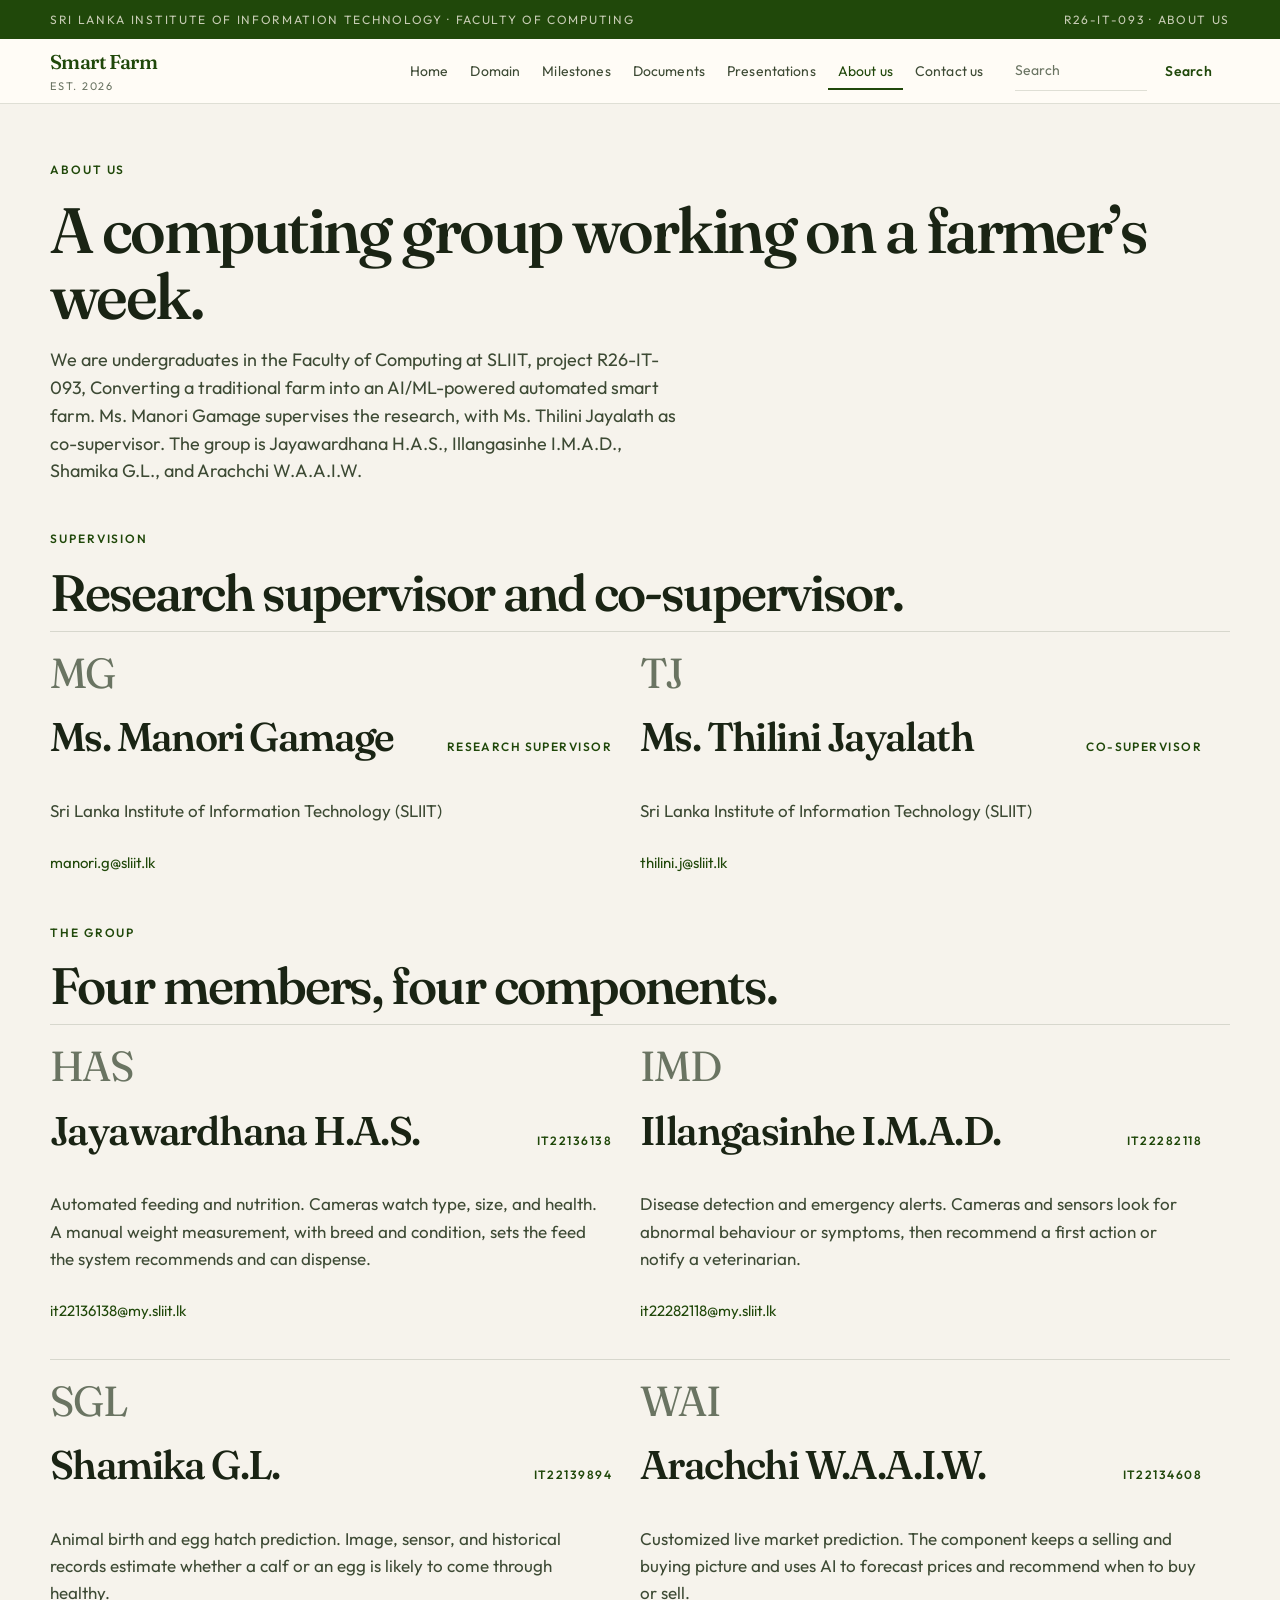
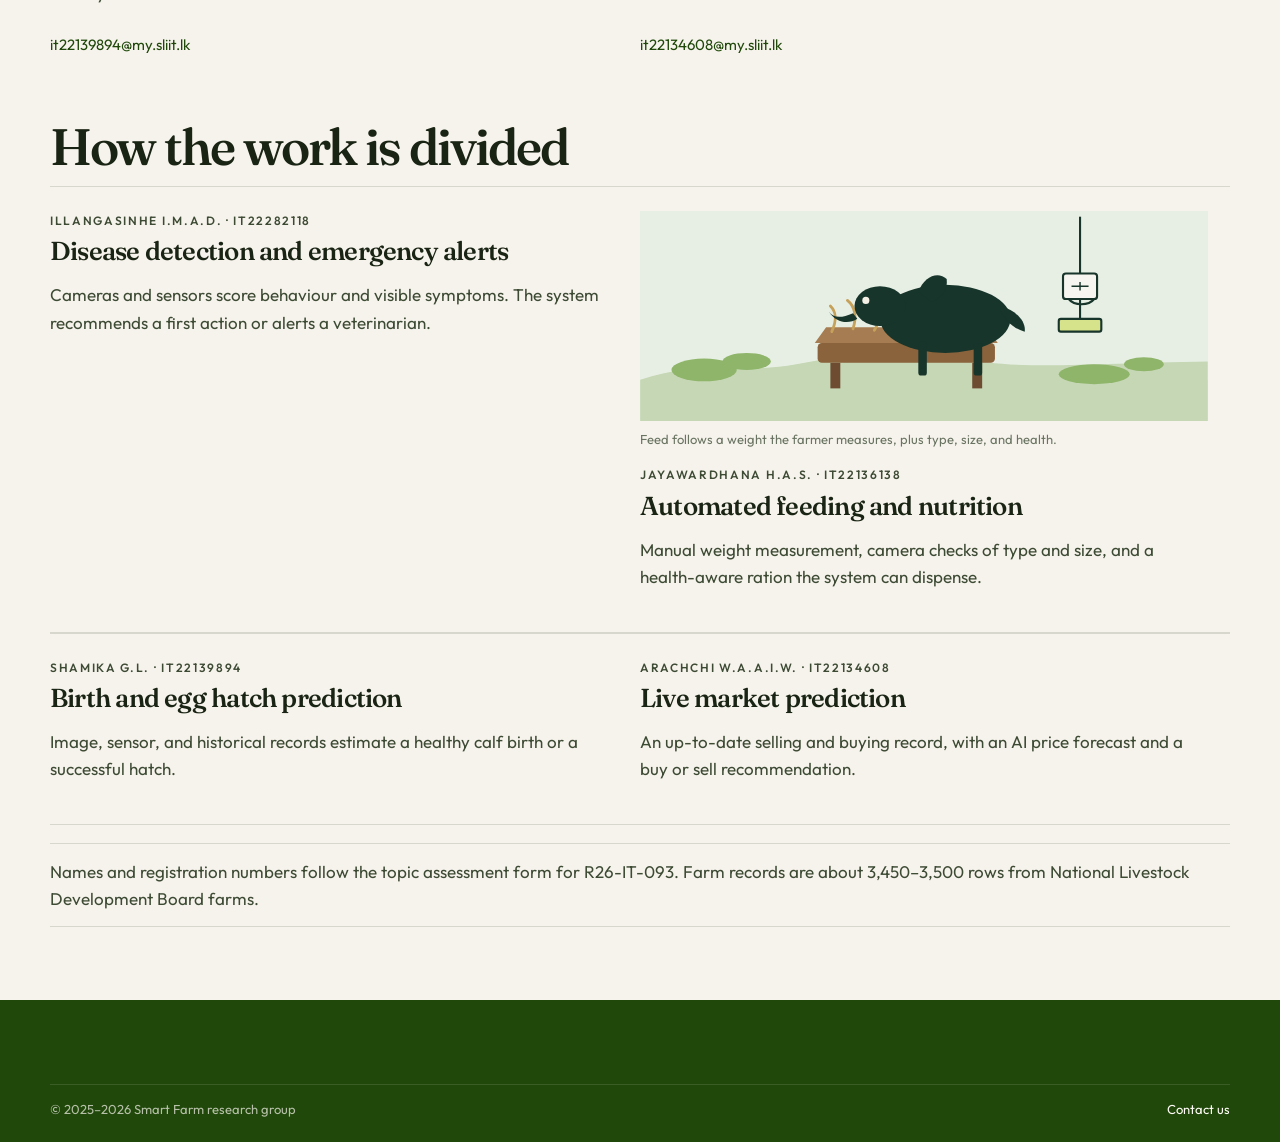
==== commit 5a80bad6: "Enhance 'About Us' page with updated team and supervision details. Add email contacts for team membe" ====
--- a/about.html
+++ b/about.html
@@ -33,28 +33,54 @@
     <div class="wrap page-hero">
       <p class="eyebrow">About us</p>
       <h1>A computing group working on a farmer’s week.</h1>
-      <p class="lede">We are undergraduates in the Faculty of Computing at SLIIT, project R26-IT-093, Converting a traditional farm into an AI/ML-powered automated smart farm. The group is Jayawardhana H.A.S., Illangasinhe I.M.A.D., Shamika G.L., and Arachchi W.A.A.I.W.</p>
+      <p class="lede">We are undergraduates in the Faculty of Computing at SLIIT, project R26-IT-093, Converting a traditional farm into an AI/ML-powered automated smart farm. Ms. Manori Gamage supervises the research, with Ms. Thilini Jayalath as co-supervisor. The group is Jayawardhana H.A.S., Illangasinhe I.M.A.D., Shamika G.L., and Arachchi W.A.A.I.W.</p>
+    </div>
+    <div class="wrap" style="padding-top:36px">
+      <p class="eyebrow">Supervision</p>
+      <h2>Research supervisor and co-supervisor.</h2>
+    </div>
+    <div class="wrap people">
+      <article class="person">
+        <div class="avatar" aria-hidden="true">MG</div>
+        <header><h2>Ms. Manori Gamage</h2><span class="badge done">Research Supervisor</span></header>
+        <p>Sri Lanka Institute of Information Technology (SLIIT)</p>
+        <p class="mail"><a href="mailto:manori.g@sliit.lk">manori.g@sliit.lk</a></p>
+      </article>
+      <article class="person">
+        <div class="avatar" aria-hidden="true">TJ</div>
+        <header><h2>Ms. Thilini Jayalath</h2><span class="badge done">Co-Supervisor</span></header>
+        <p>Sri Lanka Institute of Information Technology (SLIIT)</p>
+        <p class="mail"><a href="mailto:thilini.j@sliit.lk">thilini.j@sliit.lk</a></p>
+      </article>
+    </div>
+    <div class="wrap" style="padding-top:12px">
+      <p class="eyebrow">The group</p>
+      <h2>Four members, four components.</h2>
     </div>
     <div class="wrap people">
       <article class="person">
         <div class="avatar" aria-hidden="true">HAS</div>
         <header><h2>Jayawardhana H.A.S.</h2><span class="badge done">IT22136138</span></header>
         <p>Automated feeding and nutrition. Cameras watch type, size, and health. A manual weight measurement, with breed and condition, sets the feed the system recommends and can dispense.</p>
+        <p class="mail"><a href="mailto:it22136138@my.sliit.lk">it22136138@my.sliit.lk</a></p>
       </article>
       <article class="person">
         <div class="avatar" aria-hidden="true">IMD</div>
         <header><h2>Illangasinhe I.M.A.D.</h2><span class="badge done">IT22282118</span></header>
         <p>Disease detection and emergency alerts. Cameras and sensors look for abnormal behaviour or symptoms, then recommend a first action or notify a veterinarian.</p>
+        <p class="mail"><a href="mailto:it22282118@my.sliit.lk">it22282118@my.sliit.lk</a></p>
       </article>
       <article class="person">
         <div class="avatar" aria-hidden="true">SGL</div>
         <header><h2>Shamika G.L.</h2><span class="badge done">IT22139894</span></header>
         <p>Animal birth and egg hatch prediction. Image, sensor, and historical records estimate whether a calf or an egg is likely to come through healthy.</p>
+        <p class="mail"><a href="mailto:it22139894@my.sliit.lk">it22139894@my.sliit.lk</a></p>
       </article>
       <article class="person">
         <div class="avatar" aria-hidden="true">WAI</div>
         <header><h2>Arachchi W.A.A.I.W.</h2><span class="badge done">IT22134608</span></header>
         <p>Customized live market prediction. The component keeps a selling and buying picture and uses AI to forecast prices and recommend when to buy or sell.</p>
+        <p class="mail"><a href="mailto:it22134608@my.sliit.lk">it22134608@my.sliit.lk</a></p>
       </article>
     </div>
     <div class="wrap" style="padding:28px 0 56px">
@@ -71,7 +97,7 @@
         <article class="card"><p class="kicker">Shamika G.L. · IT22139894</p><h3>Birth and egg hatch prediction</h3><p>Image, sensor, and historical records estimate a healthy calf birth or a successful hatch.</p></article>
         <article class="card"><p class="kicker">Arachchi W.A.A.I.W. · IT22134608</p><h3>Live market prediction</h3><p>An up-to-date selling and buying record, with an AI price forecast and a buy or sell recommendation.</p></article>
       </div>
-      <p class="note" style="margin-top:18px">Names and registration numbers follow the topic assessment form for R26-IT-093. Farm records are about 3,450–3,500 rows from National Livestock Development Board farms. Photographs and university email addresses are added with the final submission.</p>
+      <p class="note" style="margin-top:18px">Names and registration numbers follow the topic assessment form for R26-IT-093. Farm records are about 3,450–3,500 rows from National Livestock Development Board farms.</p>
     </div>
   </main>
   <footer>
--- a/css/styles.css
+++ b/css/styles.css
@@ -1,14 +1,15 @@
 :root {
-  --bg: #f3f0e8;
-  --ink: #141816;
-  --soft: #3c4640;
-  --muted: #66706a;
-  --line: rgba(20, 24, 22, 0.14);
-  --paper: #f7f5ef;
+  --bg: #f6f3ec;
+  --ink: #1a2414;
+  --soft: #3d4a34;
+  --muted: #6a7462;
+  --line: rgba(32, 48, 18, 0.14);
+  --paper: #fffcf7;
+  --field: #e7f0dc;
   --night: #20480A;
-  --night-2: #183607;
+  --night-2: #163206;
   --lime: #f6f1e4;
-  --white: #f6f3ec;
+  --white: #fffcf7;
   --serif: "Fraunces", "Iowan Old Style", Palatino, Georgia, serif;
   --sans: "Outfit", "Segoe UI", sans-serif;
   --mono: "Cascadia Mono", Consolas, monospace;
@@ -21,6 +22,7 @@
   margin: 0;
   background: var(--bg);
   color: var(--ink);
+  overflow-x: hidden;
   font-family: var(--sans);
   font-size: 17px;
   line-height: 1.6;
@@ -38,112 +40,121 @@
 .skip:focus { top: 12px; }
 .wrap { width: min(var(--max), calc(100% - 48px)); margin: 0 auto; }
 
-.topbar, .site-header, .hero { background: var(--night); color: var(--white); }
-.topbar { font-size: 12px; letter-spacing: 0.14em; text-transform: uppercase; color: rgba(246, 243, 236, 0.55); }
-.topbar .wrap { display: flex; justify-content: space-between; gap: 16px; padding: 14px 0 0; flex-wrap: wrap; }
+.topbar { background: var(--night); color: rgba(246, 241, 228, 0.78); }
+.topbar { font-size: 12px; letter-spacing: 0.14em; text-transform: uppercase; }
+.topbar .wrap { display: flex; justify-content: space-between; gap: 16px; padding: 10px 0; flex-wrap: wrap; }
 .topbar a { color: inherit; }
 
 .site-header {
   position: sticky; top: 0; z-index: 20;
-  background: rgba(32, 72, 10, 0.94);
+  background: rgba(255, 252, 247, 0.94);
+  color: var(--ink);
   backdrop-filter: blur(16px);
-  border-bottom: 1px solid rgba(246, 243, 236, 0.08);
+  border-bottom: 1px solid var(--line);
 }
 .nav-row { display: flex; align-items: center; gap: 22px; min-height: 64px; }
-.brand { display: flex; align-items: center; text-decoration: none; color: var(--white); margin-right: auto; }
-.hero-side { display: grid; gap: 22px; align-content: end; justify-items: center; }
+.brand { display: flex; align-items: center; text-decoration: none; color: var(--ink); margin-right: auto; }
+.hero-side { display: grid; gap: 18px; align-content: center; justify-items: stretch; }
 .hero-logo {
-  width: min(280px, 100%); height: auto; display: block;
-  background: #f6f1e4; border-radius: 28px; padding: 16px;
-}
-.brand strong { display: block; font-family: var(--serif); font-weight: 560; font-size: 18px; letter-spacing: -0.03em; }
-.brand small { display: block; color: rgba(246, 243, 236, 0.5); font-size: 11px; letter-spacing: 0.16em; text-transform: uppercase; }
+  width: min(240px, 70%); height: auto; display: block; margin: 0 auto;
+  background: var(--white); border-radius: 24px; padding: 12px;
+  box-shadow: 0 16px 36px rgba(32, 72, 10, 0.1);
+}
+.brand strong { display: block; font-family: var(--serif); font-weight: 560; font-size: 20px; letter-spacing: -0.03em; color: var(--night); }
+.brand small { display: block; color: var(--muted); font-size: 11px; letter-spacing: 0.16em; text-transform: uppercase; }
 
 .nav-toggle { position: absolute; left: 0; top: 0; width: 1px; height: 1px; margin: 0; opacity: 0; pointer-events: none; }
 .nav-burger {
-  display: none; width: 42px; height: 42px; border: 1px solid rgba(246,243,236,0.25);
+  display: none; width: 42px; height: 42px; border: 1px solid var(--line);
   background: transparent; align-items: center; justify-content: center; cursor: pointer;
 }
 .nav-burger span, .nav-burger span:before, .nav-burger span:after {
-  display: block; width: 16px; height: 1px; background: var(--white); position: relative; content: "";
+  display: block; width: 16px; height: 1px; background: var(--night); position: relative; content: "";
 }
 .nav-burger span:before { position: absolute; top: -6px; }
 .nav-burger span:after { position: absolute; top: 6px; }
 
 .nav { display: flex; align-items: center; gap: 2px; }
 .nav a {
-  text-decoration: none; color: rgba(246, 243, 236, 0.68);
+  text-decoration: none; color: var(--soft);
   font-size: 14px; padding: 8px 10px; letter-spacing: 0.01em;
 }
-.nav a:hover { color: var(--white); }
-.nav a[aria-current="page"] { color: var(--white); box-shadow: inset 0 -1px 0 var(--lime); }
-
-.search-form { display: flex; }
+.nav a:hover { color: var(--night); }
+.nav a[aria-current="page"] { color: var(--night); box-shadow: inset 0 -2px 0 var(--night); }
+
+.search-form { display: flex; align-items: center; }
 .search-form input {
-  width: 132px; background: transparent; color: var(--white);
-  border: 0; border-bottom: 1px solid rgba(246,243,236,0.28);
+  width: 132px; background: transparent; color: var(--ink);
+  border: 0; border-bottom: 1px solid var(--line);
   border-radius: 0; padding: 8px 0; font: inherit; font-size: 14px;
 }
-.search-form input::placeholder { color: rgba(246,243,236,0.4); }
+.search-form input::placeholder { color: var(--muted); }
 .search-form button, .btn, button.btn {
   border: 0; cursor: pointer; font: inherit; text-decoration: none;
   display: inline-flex; align-items: center; justify-content: center;
   border-radius: 0; padding: 13px 18px; font-size: 14px; font-weight: 560; letter-spacing: 0.02em;
 }
-.btn-small { padding: 8px 0 8px 12px; background: transparent; color: var(--white); }
-.search-form button:hover { color: var(--lime); }
-.btn-primary { background: var(--night); color: #f7f4ea; }
-.btn-primary:hover { background: #163606; color: #f7f4ea; }
+.btn-small { padding: 8px 0 8px 12px; background: transparent; color: var(--night); }
+.search-form button:hover { color: var(--night-2); }
+.btn-primary { background: var(--night); color: var(--lime); }
+.btn-primary:hover { background: var(--night-2); color: var(--lime); }
 .btn-ghost { background: transparent; color: var(--night); border: 1px solid var(--night); }
-.btn-ghost:hover { background: var(--night); color: #f7f4ea; }
-.hero .btn-primary, .band .btn-primary { background: var(--lime); color: var(--night); }
-.hero .btn-primary:hover, .band .btn-primary:hover { background: #eef9a2; color: var(--night); }
-.hero .btn-ghost { color: var(--white); border-color: rgba(246,243,236,0.35); }
-.hero .btn-ghost:hover { background: var(--white); color: var(--night); }
-
-.hero { padding: 28px 0 0; }
-.hero-grid { display: grid; grid-template-columns: 1.15fr 0.85fr; gap: 56px; align-items: center; padding: 42px 0 36px; }
+.btn-ghost:hover { background: var(--night); color: var(--lime); }
+.band .btn-primary { background: var(--lime); color: var(--night); }
+.band .btn-primary:hover { background: #fff; color: var(--night); }
+
+.hero { padding: 8px 0 0; background: var(--bg); color: var(--ink); }
+.hero-grid { display: grid; grid-template-columns: 1.15fr 0.85fr; gap: 56px; align-items: center; padding: 48px 0 36px; }
 .eyebrow {
-  margin: 0 0 18px; color: var(--lime);
+  margin: 0 0 18px; color: var(--night);
   font-size: 12px; letter-spacing: 0.16em; text-transform: uppercase; font-weight: 560;
 }
 h1, h2, h3 { font-family: var(--serif); font-weight: 560; letter-spacing: -0.04em; line-height: 1.02; }
 h1 { font-size: clamp(48px, 6.4vw, 88px); margin: 0 0 18px; }
 h2 { font-size: clamp(34px, 4vw, 56px); margin: 0 0 12px; }
 h3 { font-size: 28px; margin: 0 0 8px; letter-spacing: -0.03em; }
-.lede { font-size: 18px; line-height: 1.55; color: rgba(246,243,236,0.74); max-width: 40rem; margin: 0; }
+.lede { font-size: 18px; line-height: 1.55; color: var(--soft); max-width: 40rem; margin: 0; }
 .page-hero .lede, .prose p, .card p, .doc p, .person p, .mile p, .slide p, .section-head p { color: var(--soft); }
 .actions { display: flex; flex-wrap: wrap; gap: 10px; margin-top: 28px; }
 
-.panel { border: 1px solid rgba(246,243,236,0.16); background: rgba(255,255,255,0.03); }
+.panel {
+  border: 1px solid var(--line); background: var(--white); color: var(--ink);
+  box-shadow: 0 18px 40px rgba(32, 72, 10, 0.08);
+}
 .panel-top {
   display: flex; justify-content: space-between; gap: 12px;
-  padding: 14px 16px; border-bottom: 1px solid rgba(246,243,236,0.12);
-  font-size: 11px; letter-spacing: 0.14em; text-transform: uppercase; color: rgba(246,243,236,0.55);
-}
-.dot { width: 7px; height: 7px; border-radius: 50%; background: var(--lime); display: inline-block; margin-right: 8px; }
+  padding: 14px 16px; border-bottom: 1px solid var(--line);
+  font-size: 11px; letter-spacing: 0.14em; text-transform: uppercase; color: var(--muted);
+}
+.dot { width: 7px; height: 7px; border-radius: 50%; background: var(--night); display: inline-block; margin-right: 8px; }
 .diagnosis { padding: 18px 16px 6px; }
-.diagnosis h3 { font-size: 32px; }
-.meta { color: rgba(246,243,236,0.55); font-size: 14px; }
+.diagnosis h3 { font-size: 32px; color: var(--ink); }
+.meta { color: var(--muted); font-size: 14px; }
 .bars { display: grid; gap: 12px; padding: 8px 16px 18px; }
-.bar { display: grid; grid-template-columns: 108px 1fr 40px; gap: 10px; align-items: center; font-size: 13px; color: rgba(246,243,236,0.7); font-variant-numeric: tabular-nums; }
-.track { height: 2px; background: rgba(246,243,236,0.15); }
-.track span { display: block; height: 100%; background: var(--lime); }
-.panel-foot { display: grid; grid-template-columns: 1fr 1fr; border-top: 1px solid rgba(246,243,236,0.12); }
+.bar { display: grid; grid-template-columns: 108px 1fr 40px; gap: 10px; align-items: center; font-size: 13px; color: var(--soft); font-variant-numeric: tabular-nums; }
+.track { height: 3px; background: var(--field); }
+.track span { display: block; height: 100%; background: var(--night); }
+.panel-foot { display: grid; grid-template-columns: 1fr 1fr; border-top: 1px solid var(--line); }
 .panel-foot div { padding: 14px 16px; }
-.panel-foot div + div { border-left: 1px solid rgba(246,243,236,0.12); }
-.panel-foot span { display: block; color: rgba(246,243,236,0.45); font-size: 12px; letter-spacing: 0.08em; text-transform: uppercase; }
-.panel-foot strong { font-weight: 500; font-size: 15px; }
-
-.stats { display: grid; grid-template-columns: repeat(4, 1fr); border-top: 1px solid rgba(246,243,236,0.12); }
-.stat { padding: 22px 18px 26px 0; border-right: 1px solid rgba(246,243,236,0.12); }
+.panel-foot div + div { border-left: 1px solid var(--line); }
+.panel-foot span { display: block; color: var(--muted); font-size: 12px; letter-spacing: 0.08em; text-transform: uppercase; }
+.panel-foot strong { font-weight: 500; font-size: 15px; color: var(--ink); }
+
+.stats {
+  display: grid; grid-template-columns: repeat(4, 1fr);
+  background: var(--field); border-top: 1px solid var(--line); border-bottom: 1px solid var(--line);
+  width: 100vw; max-width: 100vw; margin-left: calc(50% - 50vw); margin-right: 0;
+  padding-left: max(24px, calc(50vw - var(--max) / 2));
+  padding-right: max(24px, calc(50vw - var(--max) / 2));
+}
+.stat { padding: 22px 18px 26px 0; border-right: 1px solid rgba(32, 72, 10, 0.14); }
 .stat:last-child { border-right: 0; }
-.stat b { display: block; font-family: var(--serif); font-size: 34px; font-weight: 560; letter-spacing: -0.04em; color: var(--white); }
-.stat span { display: block; margin-top: 6px; color: rgba(246,243,236,0.55); font-size: 14px; max-width: 22ch; }
+.stat b { display: block; font-family: var(--serif); font-size: 34px; font-weight: 560; letter-spacing: -0.04em; color: var(--night); }
+.stat span { display: block; margin-top: 6px; color: var(--soft); font-size: 14px; max-width: 22ch; }
 
 section { padding: 88px 0; }
 .section-head { display: grid; grid-template-columns: 1fr 1fr; gap: 32px; align-items: end; margin-bottom: 8px; }
-.section-head .eyebrow { color: var(--ink); }
+.section-head .eyebrow { color: var(--night); }
 .section-head p { margin: 0; }
 
 .ledger { border-top: 1px solid var(--line); }
@@ -282,6 +293,9 @@
 #pick-viva:checked ~ .dropdown label[for="pick-viva"] { color: var(--night); }
 
 .person { display: grid; gap: 10px; align-content: start; padding: 8px 28px 36px 0; border-top: 1px solid var(--line); background: transparent; }
+.person .mail { margin: 0; font-size: 15px; }
+.person .mail a { color: var(--night); text-decoration: none; }
+.person .mail a:hover { text-decoration: underline; }
 .avatar {
   width: auto; height: auto; border-radius: 0; background: none; color: var(--muted);
   display: block; font-family: var(--serif); font-size: 42px; letter-spacing: -0.04em;
@@ -315,7 +329,7 @@
   .nav-toggle:checked ~ .nav { flex-direction: column; align-items: flex-start; }
   .search-form input { width: 100%; }
   .hero-grid, .story, .section-head, .contact-grid, .foot-grid, .grid-2, .grid-3, .people, .stats, .flow, .ledger article, .routes { grid-template-columns: 1fr; }
-  .stat { border-right: 0; border-bottom: 1px solid rgba(246,243,236,0.12); padding-right: 0; }
+  .stat { border-right: 0; border-bottom: 1px solid rgba(32, 72, 10, 0.14); padding-right: 0; }
   .flow div { border-right: 0; border-bottom: 1px solid var(--line); }
   .routes a, .routes a:nth-child(odd), .routes a:nth-child(even) { padding: 22px 0; border-right: 0; }
   .band, .section-head { display: flex; flex-direction: column; align-items: flex-start; }
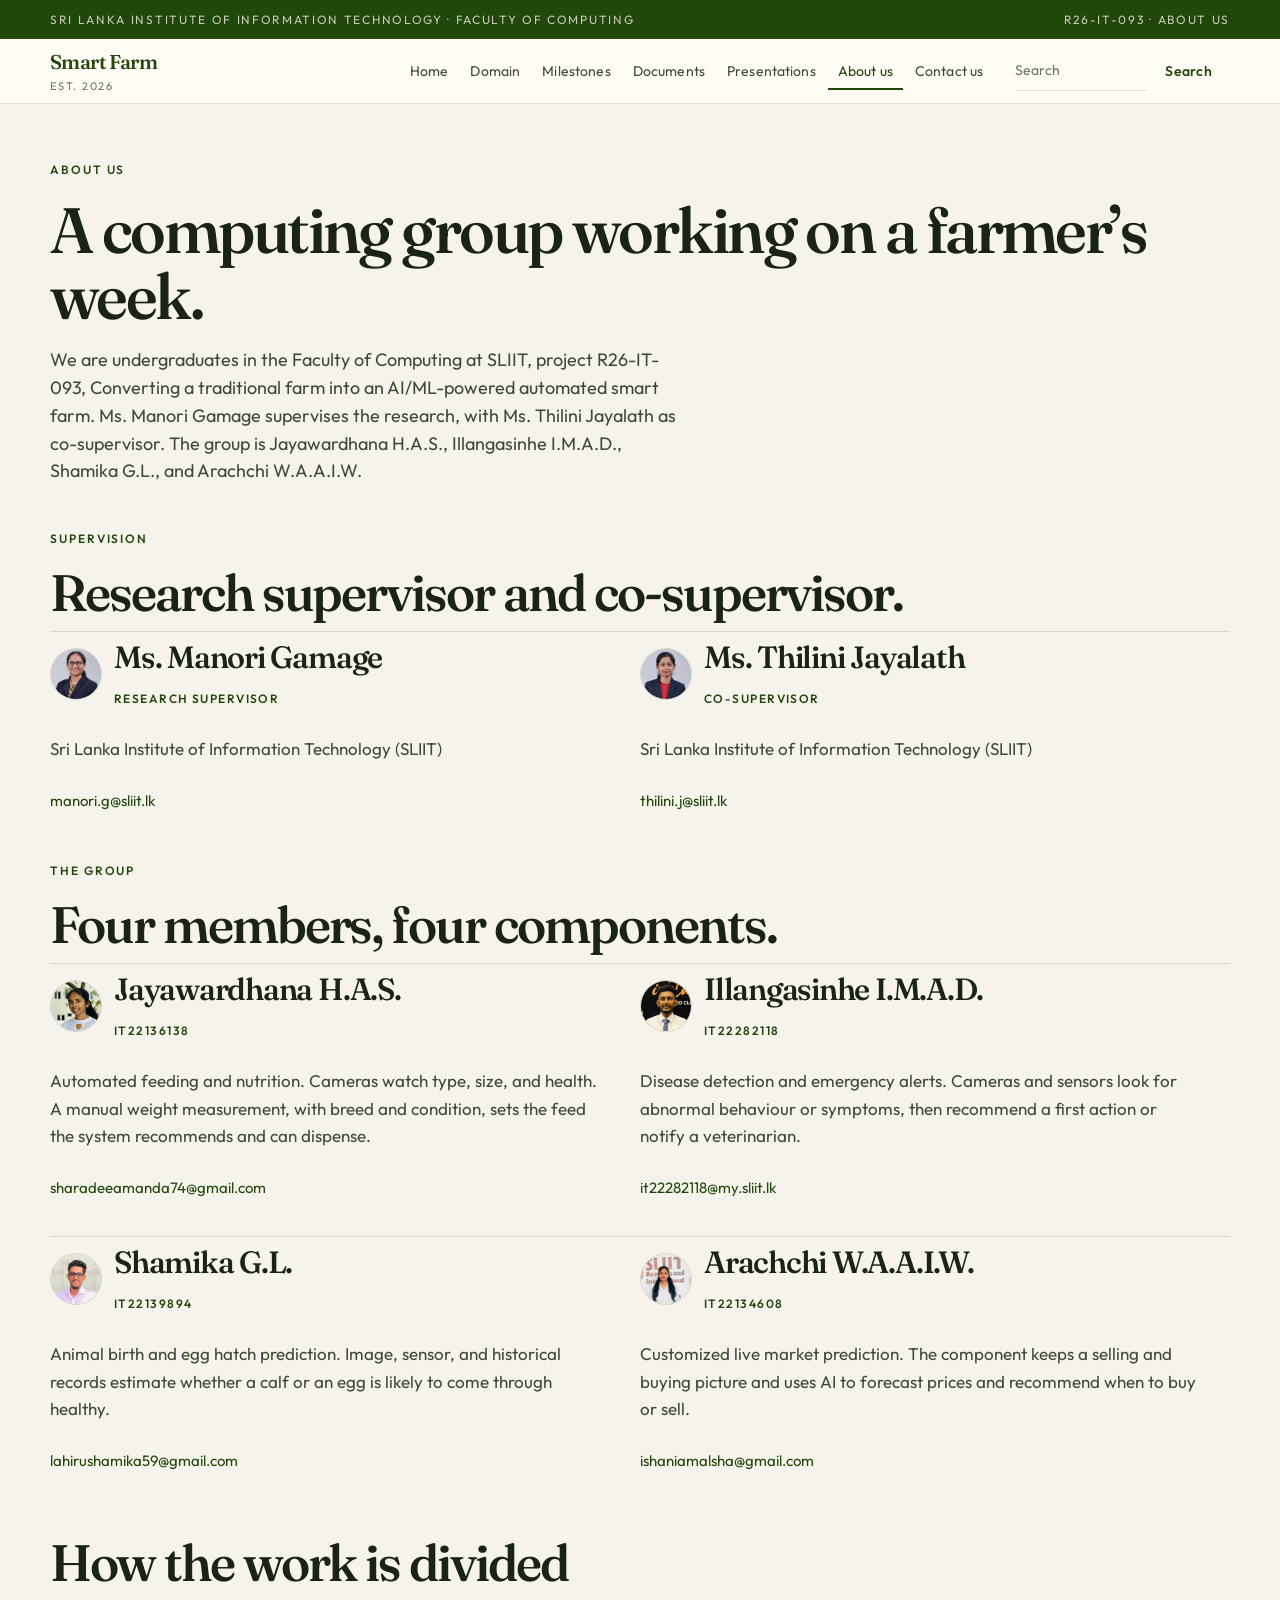
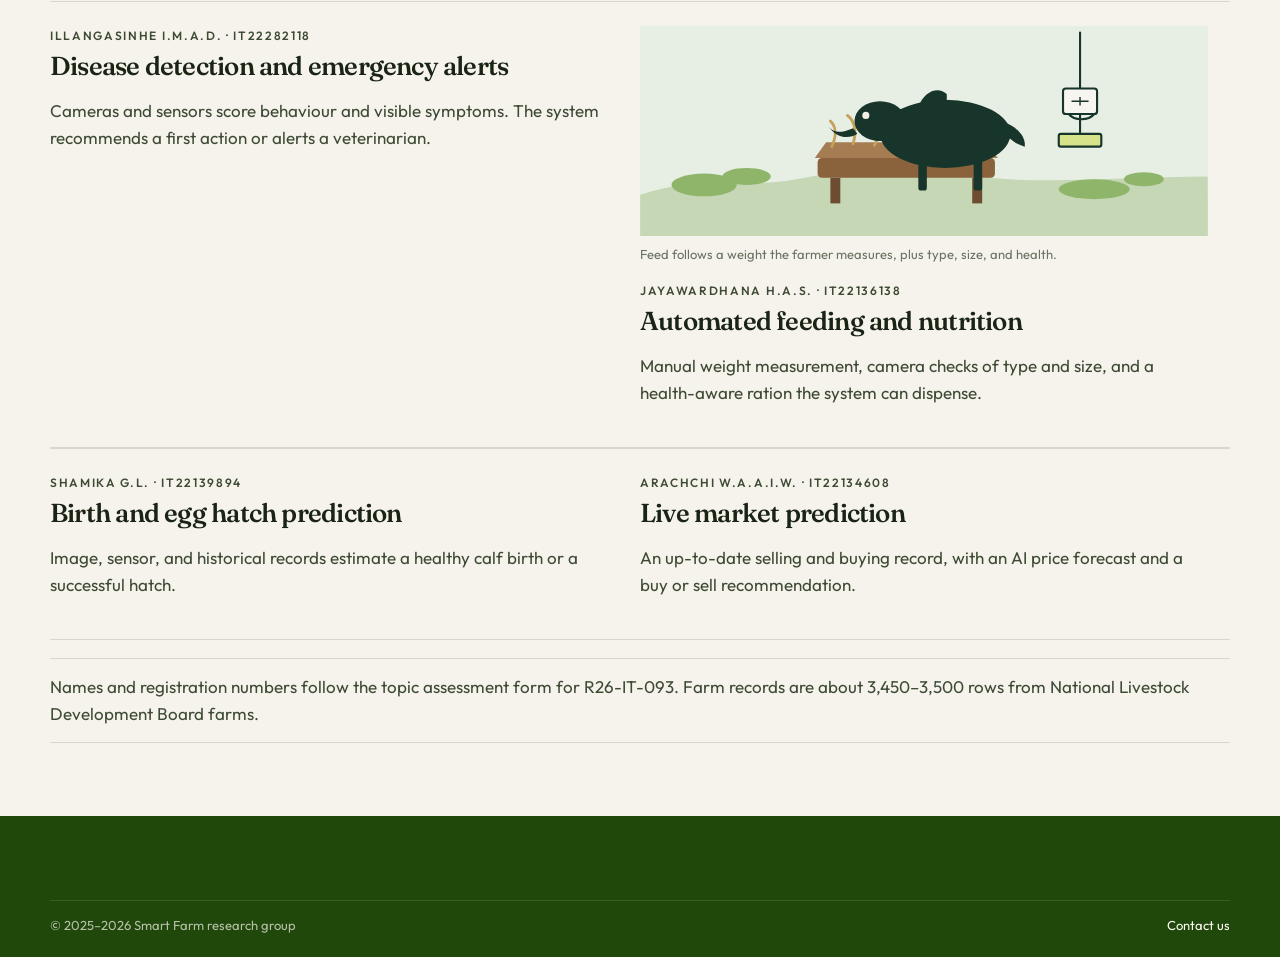
==== commit 3b0001a0: "Revamp 'About Us' page with new team member images and updated email contacts. Enhance CSS for impro" ====
--- a/about.html
+++ b/about.html
@@ -41,14 +41,24 @@
     </div>
     <div class="wrap people">
       <article class="person">
-        <div class="avatar" aria-hidden="true">MG</div>
-        <header><h2>Ms. Manori Gamage</h2><span class="badge done">Research Supervisor</span></header>
+        <header class="identity">
+          <img class="avatar-photo" src="images/manori.jpg" alt="Portrait of Ms. Manori Gamage">
+          <div class="identity-copy">
+            <h2>Ms. Manori Gamage</h2>
+            <span class="badge done">Research Supervisor</span>
+          </div>
+        </header>
         <p>Sri Lanka Institute of Information Technology (SLIIT)</p>
         <p class="mail"><a href="mailto:manori.g@sliit.lk">manori.g@sliit.lk</a></p>
       </article>
       <article class="person">
-        <div class="avatar" aria-hidden="true">TJ</div>
-        <header><h2>Ms. Thilini Jayalath</h2><span class="badge done">Co-Supervisor</span></header>
+        <header class="identity">
+          <img class="avatar-photo" src="images/thilini.jpg" alt="Portrait of Ms. Thilini Jayalath">
+          <div class="identity-copy">
+            <h2>Ms. Thilini Jayalath</h2>
+            <span class="badge done">Co-Supervisor</span>
+          </div>
+        </header>
         <p>Sri Lanka Institute of Information Technology (SLIIT)</p>
         <p class="mail"><a href="mailto:thilini.j@sliit.lk">thilini.j@sliit.lk</a></p>
       </article>
@@ -59,28 +69,48 @@
     </div>
     <div class="wrap people">
       <article class="person">
-        <div class="avatar" aria-hidden="true">HAS</div>
-        <header><h2>Jayawardhana H.A.S.</h2><span class="badge done">IT22136138</span></header>
+        <header class="identity">
+          <img class="avatar-photo" src="images/jayawardhana.jpg" alt="Portrait of Jayawardhana H.A.S.">
+          <div class="identity-copy">
+            <h2>Jayawardhana H.A.S.</h2>
+            <span class="badge done">IT22136138</span>
+          </div>
+        </header>
         <p>Automated feeding and nutrition. Cameras watch type, size, and health. A manual weight measurement, with breed and condition, sets the feed the system recommends and can dispense.</p>
-        <p class="mail"><a href="mailto:it22136138@my.sliit.lk">it22136138@my.sliit.lk</a></p>
+        <p class="mail"><a href="mailto:sharadeeamanda74@gmail.com">sharadeeamanda74@gmail.com</a></p>
       </article>
       <article class="person">
-        <div class="avatar" aria-hidden="true">IMD</div>
-        <header><h2>Illangasinhe I.M.A.D.</h2><span class="badge done">IT22282118</span></header>
+        <header class="identity">
+          <img class="avatar-photo" src="images/illangasinhe.jpg" alt="Portrait of Illangasinhe I.M.A.D.">
+          <div class="identity-copy">
+            <h2>Illangasinhe I.M.A.D.</h2>
+            <span class="badge done">IT22282118</span>
+          </div>
+        </header>
         <p>Disease detection and emergency alerts. Cameras and sensors look for abnormal behaviour or symptoms, then recommend a first action or notify a veterinarian.</p>
         <p class="mail"><a href="mailto:it22282118@my.sliit.lk">it22282118@my.sliit.lk</a></p>
       </article>
       <article class="person">
-        <div class="avatar" aria-hidden="true">SGL</div>
-        <header><h2>Shamika G.L.</h2><span class="badge done">IT22139894</span></header>
+        <header class="identity">
+          <img class="avatar-photo" src="images/shamika.jpg" alt="Portrait of Shamika G.L.">
+          <div class="identity-copy">
+            <h2>Shamika G.L.</h2>
+            <span class="badge done">IT22139894</span>
+          </div>
+        </header>
         <p>Animal birth and egg hatch prediction. Image, sensor, and historical records estimate whether a calf or an egg is likely to come through healthy.</p>
-        <p class="mail"><a href="mailto:it22139894@my.sliit.lk">it22139894@my.sliit.lk</a></p>
+        <p class="mail"><a href="mailto:lahirushamika59@gmail.com">lahirushamika59@gmail.com</a></p>
       </article>
       <article class="person">
-        <div class="avatar" aria-hidden="true">WAI</div>
-        <header><h2>Arachchi W.A.A.I.W.</h2><span class="badge done">IT22134608</span></header>
+        <header class="identity">
+          <img class="avatar-photo" src="images/arachchi.jpg" alt="Portrait of Arachchi W.A.A.I.W.">
+          <div class="identity-copy">
+            <h2>Arachchi W.A.A.I.W.</h2>
+            <span class="badge done">IT22134608</span>
+          </div>
+        </header>
         <p>Customized live market prediction. The component keeps a selling and buying picture and uses AI to forecast prices and recommend when to buy or sell.</p>
-        <p class="mail"><a href="mailto:it22134608@my.sliit.lk">it22134608@my.sliit.lk</a></p>
+        <p class="mail"><a href="mailto:ishaniamalsha@gmail.com">ishaniamalsha@gmail.com</a></p>
       </article>
     </div>
     <div class="wrap" style="padding:28px 0 56px">
--- a/css/styles.css
+++ b/css/styles.css
@@ -53,7 +53,7 @@
   border-bottom: 1px solid var(--line);
 }
 .nav-row { display: flex; align-items: center; gap: 22px; min-height: 64px; }
-.brand { display: flex; align-items: center; text-decoration: none; color: var(--ink); margin-right: auto; }
+.brand { display: flex; align-items: center; text-decoration: none; color: var(--ink); margin-right: auto; flex-shrink: 0; white-space: nowrap; }
 .hero-side { display: grid; gap: 18px; align-content: center; justify-items: stretch; }
 .hero-logo {
   width: min(240px, 70%); height: auto; display: block; margin: 0 auto;
@@ -74,15 +74,15 @@
 .nav-burger span:before { position: absolute; top: -6px; }
 .nav-burger span:after { position: absolute; top: 6px; }
 
-.nav { display: flex; align-items: center; gap: 2px; }
+.nav { display: flex; align-items: center; gap: 2px; flex-shrink: 0; }
 .nav a {
-  text-decoration: none; color: var(--soft);
+  text-decoration: none; color: var(--soft); white-space: nowrap;
   font-size: 14px; padding: 8px 10px; letter-spacing: 0.01em;
 }
 .nav a:hover { color: var(--night); }
 .nav a[aria-current="page"] { color: var(--night); box-shadow: inset 0 -2px 0 var(--night); }
 
-.search-form { display: flex; align-items: center; }
+.search-form { display: flex; align-items: center; flex-shrink: 0; }
 .search-form input {
   width: 132px; background: transparent; color: var(--ink);
   border: 0; border-bottom: 1px solid var(--line);
@@ -220,7 +220,7 @@
 .grid-3 { grid-template-columns: repeat(3, 1fr); }
 .people { grid-template-columns: 1fr 1fr; min-width: 0; }
 .person { min-width: 0; }
-.person h2 { font-size: clamp(28px, 4vw, 40px); flex: 1 1 10rem; min-width: 0; overflow-wrap: break-word; }
+.person h2 { font-size: clamp(24px, 2.4vw, 32px); flex: 1 1 10rem; min-width: 0; overflow-wrap: break-word; }
 .person header { flex-wrap: wrap; min-width: 0; }
 .card figure { margin: 0 0 16px; }
 .card figure img { width: 100%; height: 210px; object-fit: cover; background: #e7efe4; }
@@ -296,9 +296,14 @@
 .person .mail { margin: 0; font-size: 15px; }
 .person .mail a { color: var(--night); text-decoration: none; }
 .person .mail a:hover { text-decoration: underline; }
-.avatar {
-  width: auto; height: auto; border-radius: 0; background: none; color: var(--muted);
-  display: block; font-family: var(--serif); font-size: 42px; letter-spacing: -0.04em;
+.person header.identity {
+  display: flex; align-items: center; justify-content: flex-start; gap: 12px; flex-wrap: nowrap;
+}
+.identity-copy { min-width: 0; display: flex; flex-direction: column; align-items: flex-start; gap: 2px; }
+.person .identity h2 { line-height: 1.15; flex: none; }
+.avatar-photo {
+  width: 52px; height: 52px; border-radius: 50%; object-fit: cover; object-position: center center;
+  flex: 0 0 52px; border: 1px solid rgba(32, 72, 10, 0.16);
 }
 
 .search-results { display: grid; }
@@ -318,8 +323,7 @@
   font-size: 13px; display: flex; justify-content: space-between; gap: 12px; flex-wrap: wrap;
 }
 
-@media (max-width: 900px) {
-  .wrap { width: min(var(--max), calc(100% - 32px)); }
+@media (max-width: 1180px) {
   .nav-burger { display: flex; }
   .nav, .search-form { display: none; }
   .nav-row { flex-wrap: wrap; }
@@ -328,6 +332,9 @@
   }
   .nav-toggle:checked ~ .nav { flex-direction: column; align-items: flex-start; }
   .search-form input { width: 100%; }
+}
+@media (max-width: 900px) {
+  .wrap { width: min(var(--max), calc(100% - 32px)); }
   .hero-grid, .story, .section-head, .contact-grid, .foot-grid, .grid-2, .grid-3, .people, .stats, .flow, .ledger article, .routes { grid-template-columns: 1fr; }
   .stat { border-right: 0; border-bottom: 1px solid rgba(32, 72, 10, 0.14); padding-right: 0; }
   .flow div { border-right: 0; border-bottom: 1px solid var(--line); }
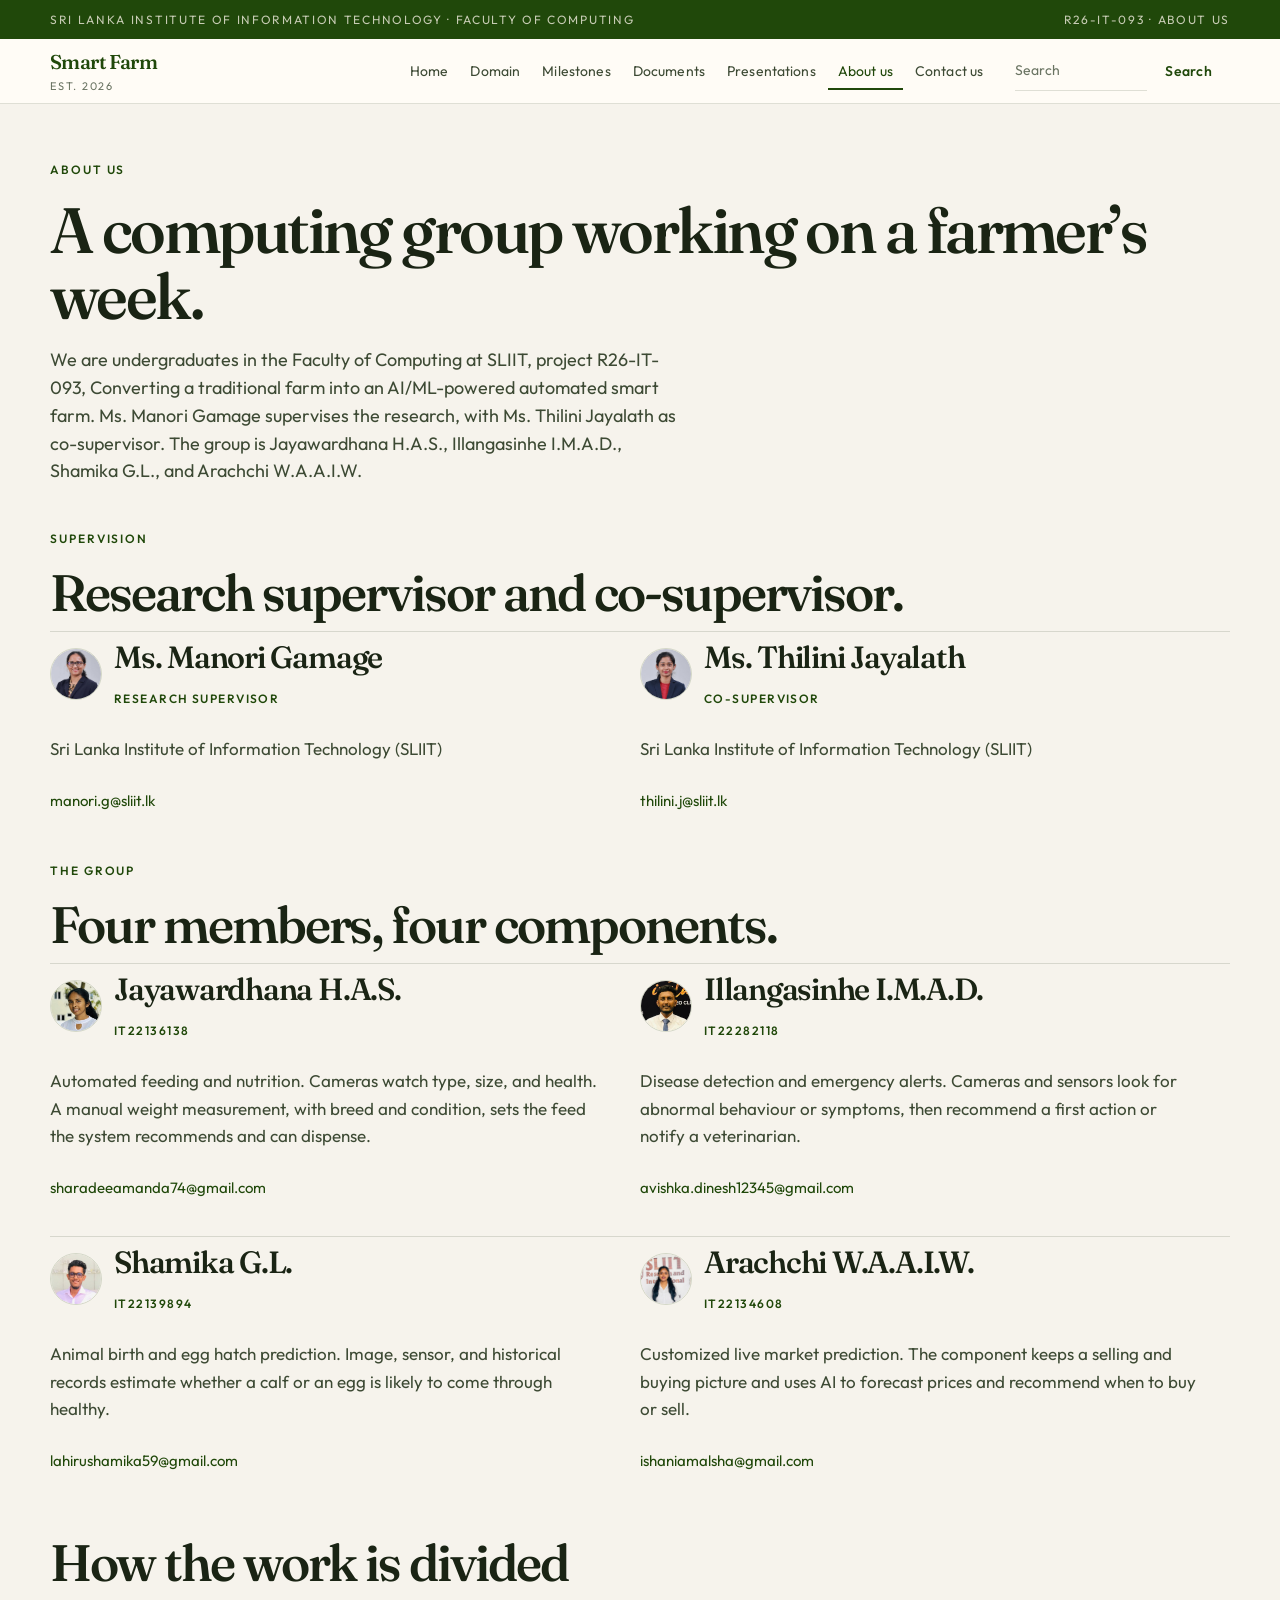
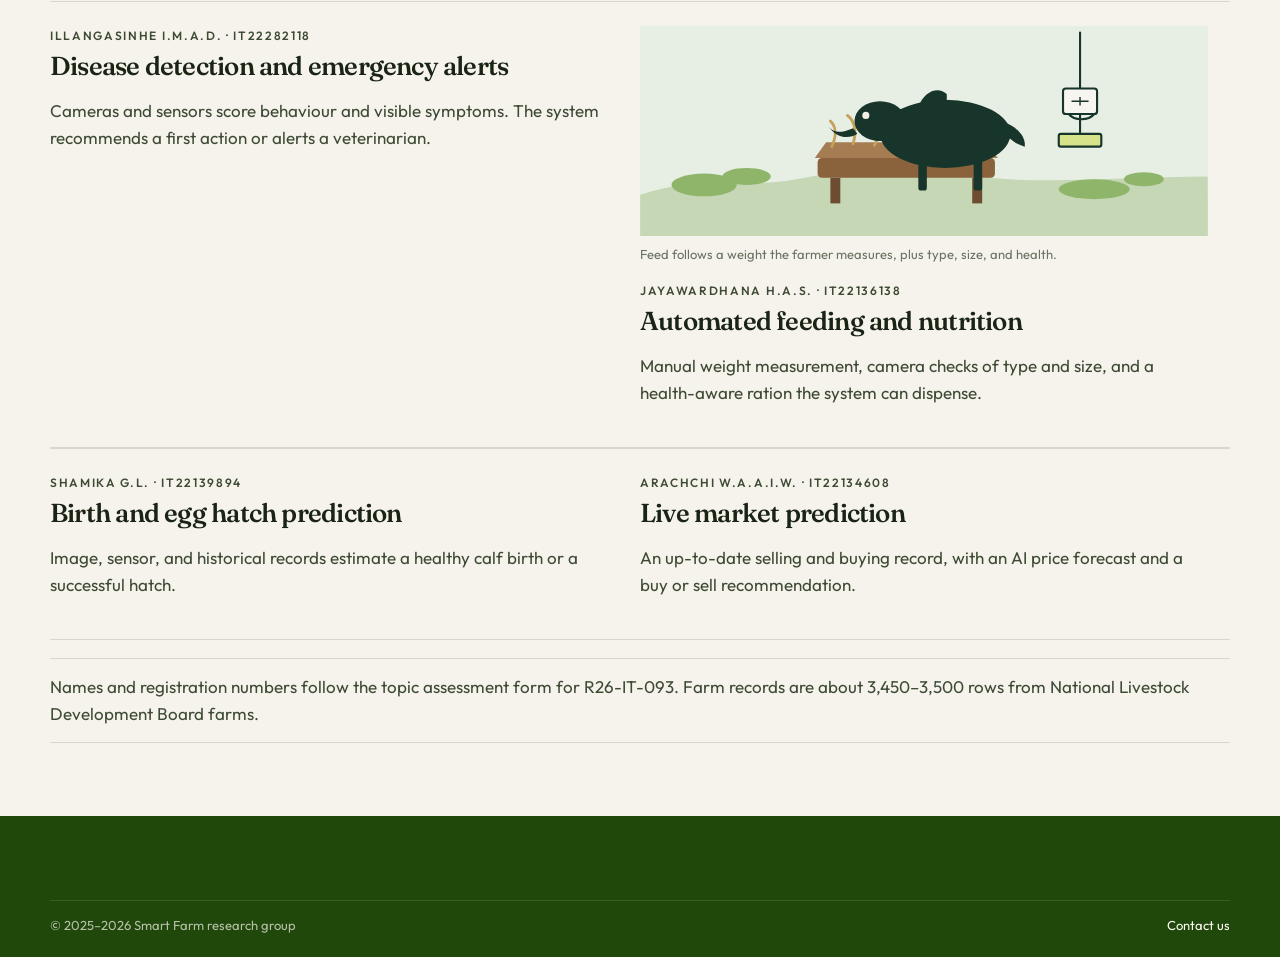
==== commit a2a29a95: "Update email contact for team member on 'About Us' page and reflect the change in site.js for consis" ====
--- a/about.html
+++ b/about.html
@@ -88,7 +88,7 @@
           </div>
         </header>
         <p>Disease detection and emergency alerts. Cameras and sensors look for abnormal behaviour or symptoms, then recommend a first action or notify a veterinarian.</p>
-        <p class="mail"><a href="mailto:it22282118@my.sliit.lk">it22282118@my.sliit.lk</a></p>
+        <p class="mail"><a href="mailto:avishka.dinesh12345@gmail.com">avishka.dinesh12345@gmail.com</a></p>
       </article>
       <article class="person">
         <header class="identity">
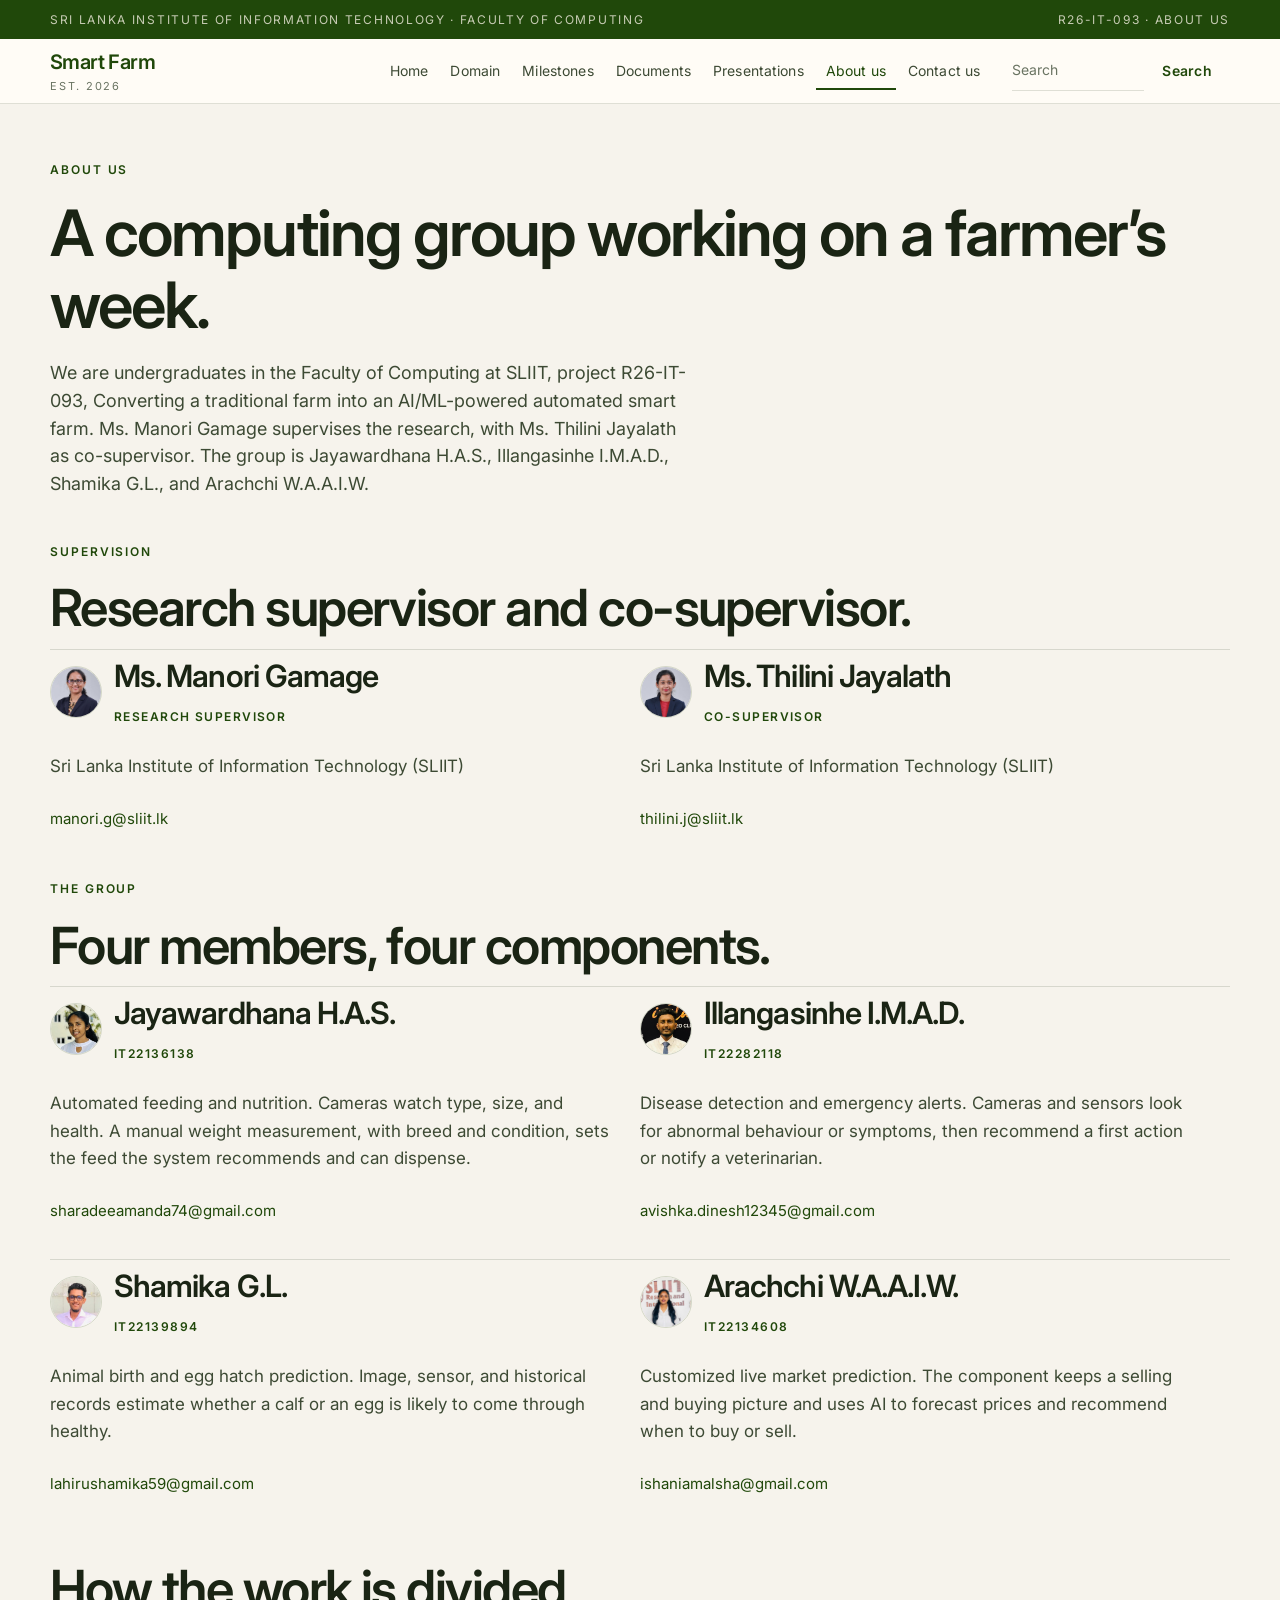
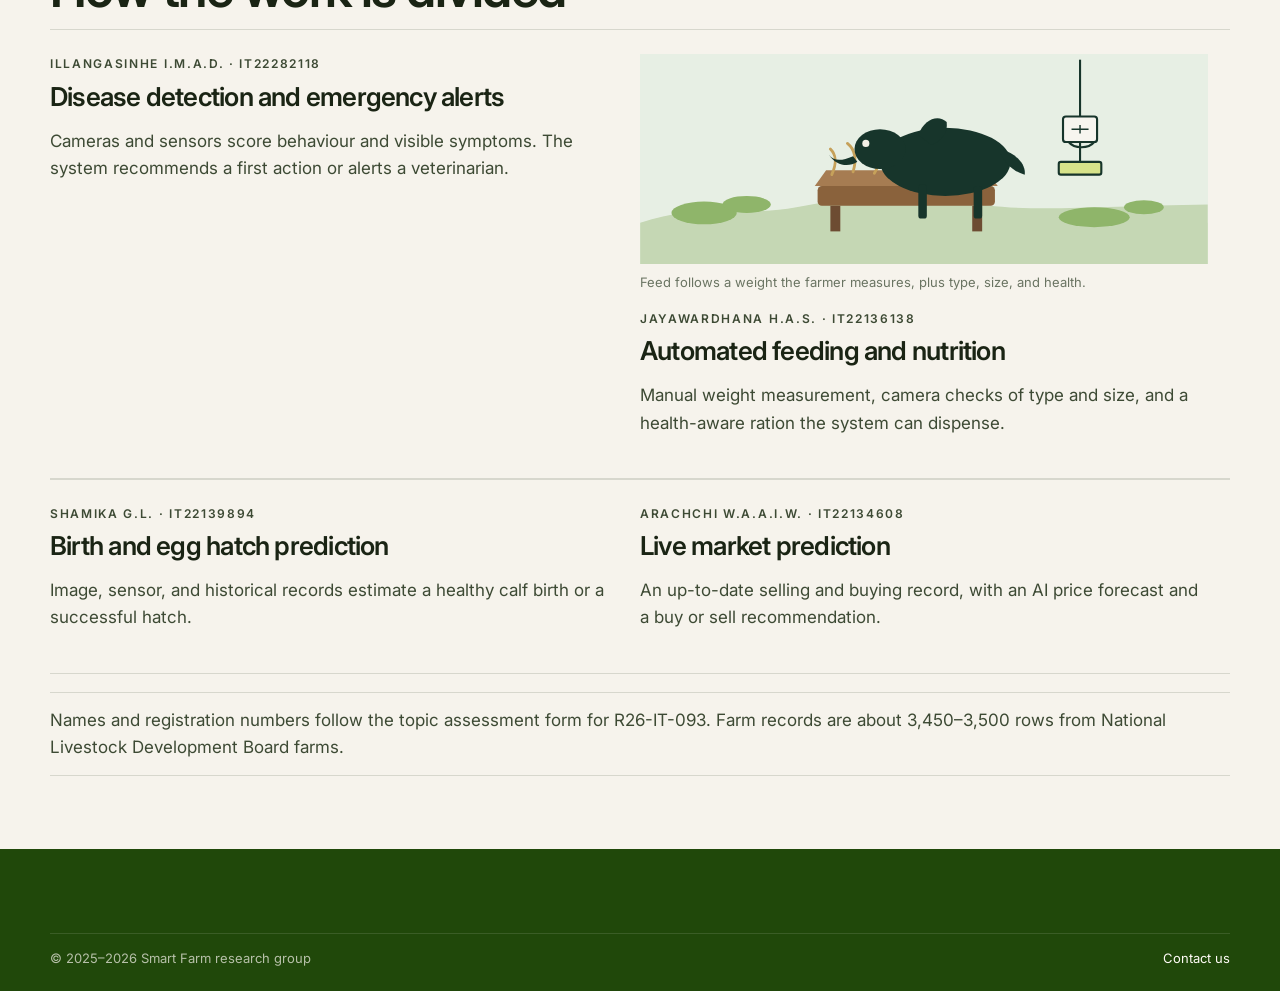
==== commit 7ce131c8: "Update font styles across multiple pages to replace 'Fraunces' and 'Outfit' with 'Inter' for improve" ====
--- a/about.html
+++ b/about.html
@@ -7,7 +7,7 @@
   <title>About us | Smart Farm Research</title>
   <meta name="description" content="The SLIIT research group building an AI-powered smart farm for cattle farmers.">
   <link rel="preconnect" href="https://fonts.googleapis.com">
-  <link href="https://fonts.googleapis.com/css2?family=Fraunces:opsz,wght@9..144,500;9..144,600&family=Outfit:wght@400;500;600&display=swap" rel="stylesheet">
+  <link href="https://fonts.googleapis.com/css2?family=Inter:wght@400;500;600;700&display=swap" rel="stylesheet">
   <link rel="stylesheet" href="css/styles.css">
 </head>
 <body>
--- a/css/styles.css
+++ b/css/styles.css
@@ -10,8 +10,8 @@
   --night-2: #163206;
   --lime: #f6f1e4;
   --white: #fffcf7;
-  --serif: "Fraunces", "Iowan Old Style", Palatino, Georgia, serif;
-  --sans: "Outfit", "Segoe UI", sans-serif;
+  --serif: "Inter", "Segoe UI", sans-serif;
+  --sans: "Inter", "Segoe UI", sans-serif;
   --mono: "Cascadia Mono", Consolas, monospace;
   --max: 1180px;
 }
@@ -60,7 +60,7 @@
   background: var(--white); border-radius: 24px; padding: 12px;
   box-shadow: 0 16px 36px rgba(32, 72, 10, 0.1);
 }
-.brand strong { display: block; font-family: var(--serif); font-weight: 560; font-size: 20px; letter-spacing: -0.03em; color: var(--night); }
+.brand strong { display: block; font-family: var(--sans); font-weight: 600; font-size: 20px; letter-spacing: -0.03em; color: var(--night); }
 .brand small { display: block; color: var(--muted); font-size: 11px; letter-spacing: 0.16em; text-transform: uppercase; }
 
 .nav-toggle { position: absolute; left: 0; top: 0; width: 1px; height: 1px; margin: 0; opacity: 0; pointer-events: none; }
@@ -92,7 +92,7 @@
 .search-form button, .btn, button.btn {
   border: 0; cursor: pointer; font: inherit; text-decoration: none;
   display: inline-flex; align-items: center; justify-content: center;
-  border-radius: 0; padding: 13px 18px; font-size: 14px; font-weight: 560; letter-spacing: 0.02em;
+  border-radius: 0; padding: 13px 18px; font-size: 14px; font-weight: 600; letter-spacing: 0.02em;
 }
 .btn-small { padding: 8px 0 8px 12px; background: transparent; color: var(--night); }
 .search-form button:hover { color: var(--night-2); }
@@ -107,9 +107,9 @@
 .hero-grid { display: grid; grid-template-columns: 1.15fr 0.85fr; gap: 56px; align-items: center; padding: 48px 0 36px; }
 .eyebrow {
   margin: 0 0 18px; color: var(--night);
-  font-size: 12px; letter-spacing: 0.16em; text-transform: uppercase; font-weight: 560;
-}
-h1, h2, h3 { font-family: var(--serif); font-weight: 560; letter-spacing: -0.04em; line-height: 1.02; }
+  font-size: 12px; letter-spacing: 0.16em; text-transform: uppercase; font-weight: 600;
+}
+h1, h2, h3 { font-family: var(--sans); font-weight: 600; letter-spacing: -0.03em; line-height: 1.12; }
 h1 { font-size: clamp(48px, 6.4vw, 88px); margin: 0 0 18px; }
 h2 { font-size: clamp(34px, 4vw, 56px); margin: 0 0 12px; }
 h3 { font-size: 28px; margin: 0 0 8px; letter-spacing: -0.03em; }
@@ -149,7 +149,7 @@
 }
 .stat { padding: 22px 18px 26px 0; border-right: 1px solid rgba(32, 72, 10, 0.14); }
 .stat:last-child { border-right: 0; }
-.stat b { display: block; font-family: var(--serif); font-size: 34px; font-weight: 560; letter-spacing: -0.04em; color: var(--night); }
+.stat b { display: block; font-family: var(--serif); font-size: 34px; font-weight: 600; letter-spacing: -0.04em; color: var(--night); }
 .stat span { display: block; margin-top: 6px; color: var(--soft); font-size: 14px; max-width: 22ch; }
 
 section { padding: 88px 0; }
@@ -212,7 +212,7 @@
 
 table { width: 100%; border-collapse: collapse; margin-top: 18px; }
 th, td { text-align: left; padding: 14px 12px; border-bottom: 1px solid var(--line); vertical-align: top; }
-th { font-size: 12px; letter-spacing: 0.12em; text-transform: uppercase; color: var(--muted); font-weight: 560; }
+th { font-size: 12px; letter-spacing: 0.12em; text-transform: uppercase; color: var(--muted); font-weight: 600; }
 
 .grid-2, .grid-3, .people { display: grid; gap: 0; }
 .grid-2 { grid-template-columns: 1fr 1fr; }
@@ -234,7 +234,7 @@
   border-radius: 0; padding: 24px 22px 24px 0;
 }
 .grid-2 .card, .grid-3 .card, .grid-2 .doc, .grid-2 .slide { border-bottom: 1px solid var(--line); }
-.kicker { margin: 0 0 8px; font-size: 12px; letter-spacing: 0.14em; text-transform: uppercase; color: var(--muted); font-weight: 560; }
+.kicker { margin: 0 0 8px; font-size: 12px; letter-spacing: 0.14em; text-transform: uppercase; color: var(--muted); font-weight: 600; }
 .card h3 { font-size: 26px; }
 
 .flow { display: grid; grid-template-columns: repeat(4, 1fr); gap: 0; border-top: 1px solid var(--line); }
@@ -255,7 +255,7 @@
 
 .badge {
   display: inline-block; padding: 0; font-size: 12px; letter-spacing: 0.12em;
-  text-transform: uppercase; font-weight: 560; background: none; border-radius: 0;
+  text-transform: uppercase; font-weight: 600; background: none; border-radius: 0;
 }
 .done { color: var(--night); }
 .wait { color: #8a5a12; }
@@ -270,7 +270,7 @@
 .dropdown { margin: 8px 0 22px; max-width: 520px; }
 .dropdown summary {
   list-style: none; cursor: pointer; padding: 14px 0;
-  border-bottom: 1px solid var(--ink); font-weight: 560;
+  border-bottom: 1px solid var(--ink); font-weight: 600;
 }
 .dropdown summary::-webkit-details-marker { display: none; }
 .dropdown summary:after { content: " ↓"; color: var(--muted); }
@@ -355,7 +355,7 @@
   display: block;
   font-family: var(--serif);
   font-size: clamp(28px, 3vw, 40px);
-  font-weight: 560;
+  font-weight: 600;
   letter-spacing: -0.04em;
 }
 .archive-metrics span { display: block; margin-top: 4px; color: var(--muted); font-size: 14px; max-width: 24ch; }
@@ -440,7 +440,7 @@
   color: var(--muted);
   padding-top: 2px;
 }
-.record-open strong { display: block; font-weight: 560; font-size: 15px; letter-spacing: -0.02em; line-height: 1.3; }
+.record-open strong { display: block; font-weight: 600; font-size: 15px; letter-spacing: -0.02em; line-height: 1.3; }
 .record-open small { display: block; color: var(--muted); font-size: 13px; margin-top: 2px; }
 .archive-live .sheet {
   display: block;
